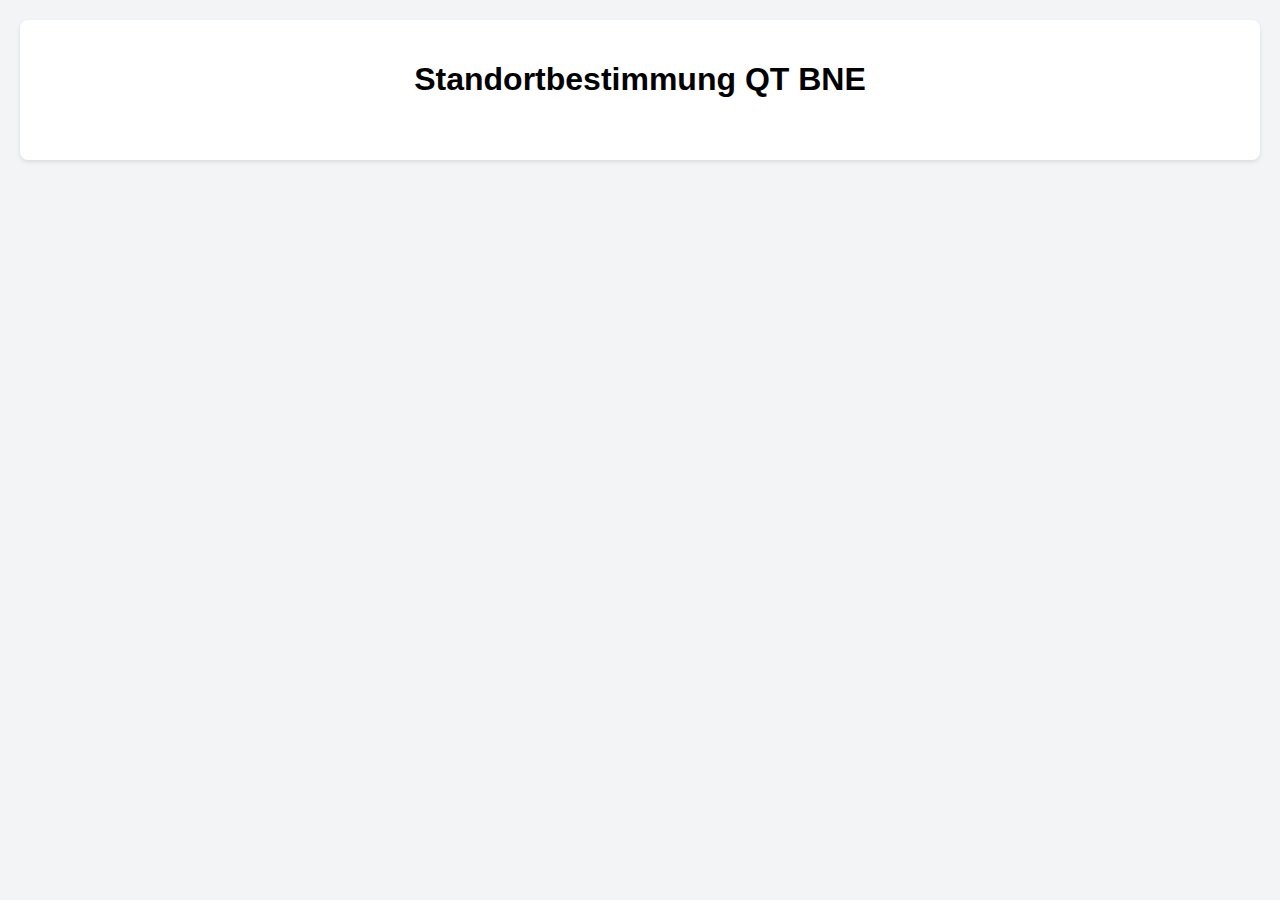
==== index.html @ b33eb46f "Revert "progressbar fix"" ====
<!DOCTYPE html>
<html lang="de">
<head>
    <meta charset="UTF-8">
    <meta name="viewport" content="width=device-width, initial-scale=1.0">
    <title>Standortbestimmung QT BNE (C) ARI V1.1</title>
    <style>
        /* Grundlegende Seitengestaltung */
        body {
            font-family: Arial, sans-serif;
            margin: 0;
            padding: 20px;
            background-color: #f3f4f6;
        }
        .container {
            max-width: 1200px;
            margin: 0 auto;
            background: white;
            padding: 20px;
            border-radius: 8px;
            box-shadow: 0 2px 4px rgba(0,0,0,0.1);
        }
        
        /* Grid-Layout für verschiedene Seitenelemente */
        .grid {
            display: grid;
            grid-template-columns: 1fr;
            gap: 20px;
        }
        @media (min-width: 1500px) { /* Bei grossen Bildschirmen mehr Platz für Radar Chart */
            .results-grid {
                grid-template-columns: 1fr 2fr; 
            }
        }
        .results-columns {
            display: grid;
            grid-template-columns: 1fr 1fr;
            gap: 15px;
         }

        @media (max-width: 430px) {
            .results-columns {
                grid-template-columns: 1fr;
            }
        }
        
        /* Gestaltung der Frageelemente */
        .question-card {
            border: 1px solid #e5e7eb;
            padding: 15px;
            margin-bottom: 15px;
            border-radius: 6px;
        }
        .question-title {
            font-weight: bold;
            margin-bottom: 10px;
        }
        .meta-info {
            font-size: 0.9em;
            color: #666;
            margin-bottom: 10px;
        }
        
        /* Multiple-Choice Gestaltung */
        .mc-group {
            display: flex;
            flex-direction: column;
            gap: 8px;
        }
        .mc-option {
            display: flex;
            align-item: center;
            gap: 8px;
            padding: 8px;
            border-radius: 4px;
            cursor: pointer;
        }
        .mc-option:hover {
            background-color: #f3f4f6;
        }
        
        /* Slider-Gestaltung */
        .slider-container {
            padding: 20px 10px;
            position: relative;
        }
        .slider {
            width: 100%;
            height: 5px;
            background: #ddd;
            outline: none;
            -webkit-appearance: none;
            border-radius: 5px;
        }
        .slider::-webkit-slider-thumb {
            -webkit-appearance: none;
            width: 20px;
            height: 20px;
            background: #2563eb;
            border-radius: 50%;
            cursor: pointer;
        }
        .slider::-moz-range-thumb {
            width: 20px;
            height: 20px;
            background: #2563eb;
            border-radius: 50%;
            cursor: pointer;
            border: none;
        }
        .slider-labels {
            display: flex;
            justify-content: space-between;
            margin-top: 10px;
            font-size: 0.8em;
            color: #666;
        }
        .slider-value {
            text-align: center;
            margin-top: 10px;
            font-weight: bold;
            color: #2563eb;
        }
        
        /* Farbauswahl-Bereich für Radar-Chart */
        .color-picker-container {
            margin-top: 20px;
            margin-bottom: 20px;
            padding: 10px 15px;
            background-color: #f8fafc;
            border-radius: 8px;
            border: 1px solid #e2e8f0;
        }
        
        .color-picker-container h4 {
            margin-top: 0;
            margin-bottom: 10px;
            color: #4b5563;
            font-size: 14px;
        }
        
        .color-picker-row {
            display: flex;
            align-items: center;
            flex-wrap: wrap;
            gap: 15px;
        }
        
        .color-picker-row label {
            display: flex;
            align-items: center;
            gap: 8px;
            font-size: 12px;
            cursor: pointer;
        }
        
        .color-picker-row input[type="color"] {
            width: 30px;
            height: 30px;
            border: none;
            border-radius: 4px;
            cursor: pointer;
        }
        
        .reset-colors-btn {
            padding: 6px 12px;
            background-color: #f1f5f9;
            border: 1px solid #cbd5e1;
            border-radius: 4px;
            color: #475569;
            font-size: 14px;
            cursor: pointer;
            transition: all 0.2s;
        }
        
        .reset-colors-btn:hover {
            background-color: #e2e8f0;
        }
        #radarCanvas {
            width: 100%;
            max-width: 1000px;
            height: auto;
            image-rendering: -webkit-optimize-contrast;
            image-rendering: crisp-edges;
            -ms-interpolation-mode: nearest-neighbor;
            margin: 0 auto;
            display: block;
        }
        .legend {
            display: flex;
            justify-content: center;
            gap: 20px;
            margin-top: 16px;
        }
        .legend-item {
            display: flex;
            align-item: center;
            gap: 8px;
            font-size: 14px;
            font-weight: bold;
        }
        .legend-color {
            width: 20px;
            height: 10px;
            border-radius: 2px;
        }
        
        /* Seiten-Navigation */
        .page {
            opacity: 0;
            transition: opacity 0.3s ease-in-out;
            display: none;
        }
        .page.active {
            opacity: 1;
            display: block;
        }
        .navigation {
            display: flex;
            justify-content: center;
            gap: 20px;
            margin-top: 20px;
            padding-top: 20px;
            border-top: 1px solid #e5e7eb;
            transition: margin-top 0.3s ease; /* Sanfte Übergangsanimation */
        }
        .nav-button {
            padding: 10px 20px;
            background-color: #2563eb;
            color: white;
            border: none;
            border-radius: 4px;
            cursor: pointer;
            font-weight: bold;
        }
        .nav-button:disabled {
            background-color: #a0aec0;
            cursor: not-allowed;
        }
        
        /* Fortschrittsanzeige */
        .progress-indicator {
            display: flex;
            justify-content: center;
            margin-bottom: 20px;
        }
        .progress-dot {
            height: 10px;
            width: 10px;
            background-color: #cbd5e0;
            border-radius: 50%;
            margin: 0 5px;
        }
        .progress-dot.active {
            background-color: #2563eb;
        }
        
        /* Formularelemente */
        .form-group {
            margin-bottom: 15px;
        }
        .form-group label {
            display: block;
            margin-bottom: 5px;
            font-weight: bold;
        }
        .form-group input, .form-group select, .form-group textarea {
            width: 100%;
            padding: 8px;
            border: 1px solid #e2e8f0;
            border-radius: 4px;
            box-sizing: border-box;
        }
        
        /* Textformatierungen */
        .intro-text {
            margin-bottom: 20px;
            line-height: 1.6;
        }
        
        /* Zusammenfassungsbereiche */
        .summary-section {
            margin-bottom: 30px;
            padding: 15px;
            background-color: #f8fafc;
            border-radius: 6px;
        }
        .summary-section h3 {
            margin-top: 0;
            color: #2563eb;
        }
        .personal-data-section {
            margin-bottom: 30px;
            padding: 15px;
            background-color: #f0f9ff;
            border-radius: 6px;
        }
        .personal-data-section h3 {
            margin-top: 0;
            color: #0369a1;
        }
        .personal-data-item {
            margin-bottom: 8px;
        }
        .personal-data-label {
            font-weight: bold;
        }
        
        /* Fächerauswahl */
        .subjects-grid {
            display: grid;
            grid-template-columns: repeat(auto-fill, minmax(80px, 1fr));
            gap: 10px;
            margin-top: 10px;
        }
        .subject-item {
            display: flex;
            align-items: center;
            justify-content: center;
            background-color: #f0f9ff;
            padding: 10px 15px;
            border-radius: 6px;
            cursor: pointer;
            transition: all 0.3s ease;
            user-select: none;
            border: 1px solid #e2e8f0;
            text-align: center;
        }
        .subject-item:hover {
            background-color: #dbeafe;
            transform: translateY(-2px);
            box-shadow: 0 2px 4px rgba(0,0,0,0.1);
        }
        .subject-item.selected {
            background-color: #2563eb;
            color: white;
            border: 1px solid #1e40af;
            box-shadow: 0 2px 4px rgba(37, 99, 235, 0.3);
        }
        .subject-item.disabled {
            opacity: 0.5;
            cursor: not-allowed;
            transform: none;
            box-shadow: none;
        }
        
        /* Willkommensseite */
        .welcome-container {
            max-width: 800px;
            margin: 0 auto;
            padding: 20px;
        }
        h1 {
            text-align: center;
        }
        @media (max-width: 600px) {
            h1 {
                font-size: 1.2em;
            }
        }
        .welcome-header {
            color: #2563eb;
            margin-bottom: 20px;
            text-align: center;
        }
        @media (max-width: 600px) {
            .welcome-header {
                font-size: 1.2em;
            }
        }
        .welcome-card {
            background-color: #f0f9ff;
            border-radius: 8px;
            padding: 25px;
            box-shadow: 0 2px 4px rgba(0,0,0,0.05);
            margin-bottom: 30px;
        }
        .sdg-image {
            max-width: 100%;
            max-height: 400px;
            height: auto;
            margin: auto;
            display: block;
            padding-bottom: 20px;
        }

        /* Container für den ersten Teil des Begrüssungstextes */
        .first-intro-container {
            position: relative;
            overflow: hidden;
            line-height: 1.6; /* Verhindert Überlauf des Bildes */
        }
        
        /* Bild im Fliesstext der Begrüssungsseite */
        .welcome-image {
            float: left;
            margin: 20px 20px 8px 5px; /* Abstand oben, rechts, unten, links */
            width: 25%;
            object-fit: contain; /* Behält Seitenverhältnis bei */
            border-radius: 8px;
            box-shadow: 0 4px 8px rgba(0,0,0,0.1);
        }

        .selection-counter {
            margin-top: 10px;
            font-weight: bold;
            color: #2563eb;
        }
        
        /* Dropdown für Lerngelegenheiten */
        .custom-dropdown {
            position: relative;
            width: 100%;
            border: 1px solid #e2e8f0;
            border-radius: 4px;
            background-color: white;
        }
        .selected-options {
            padding: 10px;
            cursor: pointer;
            min-height: 24px;
            border-radius: 4px;
            display: flex;
            flex-wrap: wrap;
            gap: 5px;
        }
        .selected-options .placeholder {
            color: #a0aec0;
        }
        .selected-options:hover {
            background-color: #f8fafc;
        }
        .selected-tag {
            display: inline-flex;
            align-items: center;
            background-color: #e2e8f0;
            border-radius: 4px;
            padding: 2px 8px;
            margin-right: 2px;
            margin-bottom: 2px;
            font-size: 0.9em;
        }
        .remove-tag {
            margin-left: 5px;
            cursor: pointer;
            font-weight: bold;
            color: #718096;
        }
        .remove-tag:hover {
            color: #e53e3e;
        }
        .dropdown-options {
            position: absolute;
            width: 100%;
            max-height: 300px;
            overflow-y: auto;
            border: 1px solid #e2e8f0;
            border-top: none;
            border-radius: 0 0 4px 4px;
            background-color: white;
            z-index: 10;
            box-shadow: 0 4px 6px -1px rgba(0, 0, 0, 0.1);
            /* Dropdown standardmässig ausblenden */
            display: none;
        }
        .dropdown-option {
            padding: 10px;
            cursor: pointer;
            border-bottom: 1px solid #f7fafc;
            display: block;
            transition: all 0.2s ease;
        }
        .dropdown-option:hover {
            background-color: #f3f4f6;
        }
        .dropdown-option.selected {
            background-color: #e6f2ff;
            border-left: 3px solid #2563eb;
        }
        .dropdown-option-content {
            display: flex;
            flex-direction: column;
        }
        .dropdown-option-title {
            font-weight: bold;
            margin-bottom: 4px;
        }
        .dropdown-option-info {
            display: flex;
            justify-content: space-between;
            font-size: 0.85em;
        }
        .search-container {
            padding: 10px;
            border-bottom: 1px solid #e2e8f0;
            position: sticky;
            top: 0;
            background-color: white;
            z-index: 11;
        }
        .dropdown-search {
            width: 100%;
            padding: 8px 10px;
            border: 1px solid #e2e8f0;
            border-radius: 4px;
            font-size: 0.95em;
        }
        .option-category {
            font-size: 0.85em;
            color: #4a5568;
            display: block;
            margin-top: 2px;
        }
        .option-semester {
            font-size: 0.8em;
            color: #718096;
            display: inline-block;
            margin-top: 2px;
            background-color: #f0f9ff;
            padding: 1px 6px;
            border-radius: 4px;
        }
        .lerngelegenheiten-list {
            margin: 5px 0 0 20px;
            padding: 0;
        }
        .lerngelegenheiten-list li {
            margin-bottom: 5px;
        }
        .no-results {
            padding: 15px;
            color: #718096;
            text-align: center;
            font-style: italic;
        }
    </style>
</head>
<body>
    <div class="container">
        <h1>Standortbestimmung QT BNE</h1>
        <div class="progress-indicator" id="progressIndicator">
            <!-- Wird dynamisch gefüllt -->
        </div>
        
        <!-- Startseite -->
        <div class="page" id="page-start">
            <div class="welcome-container">
                <h2 class="welcome-header">Willkommen zur Standortbestimmung des Querschnittsthemas Bildung für nachhaltige Entwicklung</h2>                
                <div class="welcome-card">
                    <div class="first-intro-container">
                        <img src="[data-uri]" alt="BNE Logo" class="welcome-image">
                        <p>Herzlich willkommen zur Standortbestimmung des Querschnittsthemas (QT) Bildung für nachhaltige Entwicklung (BNE).</p>
                        <p>Auf den folgenden Seiten kommen einige Wissensfragen, Fragen zu Ihrer subjektiven Kompetenzeinschätzung und Ihren persönlichen Interessen. Diese Standortbestimmung ist keine Prüfung, sondern es geht darum Ihr persönliches Entwicklungspotential aufzuzeigen, damit Sie möglichst effizient die Modulkompetenzen erreichen. Antworten Sie daher bitte ehrlich. Es wurden bewusst Fragen gewählt, die ein gewisses Vorwissen voraussetzen, damit wir Ihnen Empfehlungen zu, Besuch weiterer Lerngelegenheiten im Masterstudium geben können. </p>
                </div>
                <div class="welcome-card">
                    <div class="intro-text">
                        <p>Der Fragebogen ist in folgende Dimensionen und Aspekte unterteilt:</p>                        <ul>
                            <li><strong>Lehrperson:</strong> Wissen, Bewusstsein und Handeln</li>
                            <li><strong>Unterricht:</strong> Prinzipien, Kompetenzen, Themen und Methoden</li>
                            <li><strong>Schule:</strong> Schulentwicklung</li>
                        </ul>
                        <p>Nach Abschluss der Befragung erhalten Sie eine grafische Darstellung Ihrer Ergebnisse in Form eines Radar-Charts, das Ihre Selbsteinschätzung, Ihr objektives Wissen und Ihre Interessen in den verschiedenen Bereichen visualisiert.</p>
                        <p>Bitte nehmen Sie sich ausreichend Zeit, um die Fragen sorgfältig zu beantworten. Die Bearbeitung dauert ca. 15-20 Minuten.</p>
                        <p>Ihre Daten sind während dieser Befragung sicher. Der Fragebogen wird direkt über Ihren Browser ausgeführt, und es erfolgt keine Weitergabe Ihrer Informationen an Dritte.</p>
                        <p>Klicken Sie auf «Weiter», um mit der Eingabe Ihrer persönlichen Daten zu beginnen.</p>
                    </div>
                </div>
            </div>
        </div>
        
        <!-- Seite 1: Persönliche Daten -->
        <div class="page" id="page-0">
            <div class="intro-text">
                <p>Bitte füllen Sie zunächst Ihre persönlichen Daten aus und beantworten Sie dann die Fragen auf den folgenden Seiten.</p>
            </div>
            <div class="form-group">
                <label for="vorname">Vorname</label>
                <input type="text" id="vorname" name="vorname">
            </div>
            <div class="form-group">
                <label for="nachname">Nachname</label>
                <input type="text" id="nachname" name="nachname">
            </div>
            <div class="form-group">
                <label for="matrikelnummer">Matrikelnummer</label>
                <input type="text" id="matrikelnummer" name="matrikelnummer">
            </div>
            <div class="form-group">
                <label for="email">E-Mail-Adresse an PH</label>
                <input type="email" id="email" name="email">
            </div>
            <div class="form-group">
                <label>Studienfächer (maximal 4 Fächer auswählbar)</label>
                <div class="subjects-grid" id="subjects-container">
                    <!-- Wird dynamisch durch JavaScript gefüllt -->
                </div>
                <div class="selection-counter" id="selection-counter">Ausgewählte Fächer: 0/4</div>
            </div>
            <div class="form-group">
                <label>Besuchte Lerngelegenheiten mit QT Label BNE</label>
                <div class="custom-dropdown">
                    <div class="selected-options" id="selected-lerngelegenheiten-display" onclick="document.getElementById('lerngelegenheiten-options').style.display = document.getElementById('lerngelegenheiten-options').style.display === 'block' ? 'none' : 'block';">
                        <span class="placeholder">Bitte auswählen (Klicken zum Öffnen)...</span>
                    </div>
                    <div class="dropdown-options" id="lerngelegenheiten-options">
                        <div class="search-container">
                            <input type="text" id="lerngelegenheiten-search" placeholder="Suchen..." class="dropdown-search">
                        </div>
                        <div id="lerngelegenheiten-list">
                            <!-- Wird dynamisch mit JavaScript gefüllt -->
                        </div>
                    </div>
                </div>
            </div>
        </div>

        <!-- Fragen-Seiten werden dynamisch generiert -->
        <!-- Hier kommt pro Bereich eine eigene Seite -->
        
        <!-- Letzte Seite: Radar und Zusammenfassung -->
        <div class="page" id="page-final">
            <h2>Ihre Ergebnisse</h2>
            <p>
            Vielen Dank für die Beantwortung der Fragen. Hier ist die Zusammenfassung Ihrer Ergebnisse. Drücken Sie auf Abschliessen. Laden Sie diese bitte als pdf herunter und senden Sie das pdf bitte fristgerecht an: <mark>barbara.bamert@phbern.ch</mark><br></br>
            Fügen Sie die Ergebnisse Ihrer Standortbestimmung bitte noch in Ihr professionelles BNE-Konzept ein oder verlinken Sie es.<br></br>
            An der Standortbestimmung werden Rückmeldungen zu Spiderprofilen und Vorschläge gegeben, welche Lerngelegenheiten zu Ihrem Profil passen würden. Falls Sie eine individuelle Rückmeldung wünschen, können Sie gerne per Mail einen Beratungstermin vereinbaren.<br></br>
            </p>
            
            <div class="grid results-grid">
                <div>
                    <!-- Persönliche Daten Sektion -->
                    <div class="personal-data-section">
                        <h3>Persönliche Daten</h3>
                        <div id="personalDataSummary">
                            <!-- Wird dynamisch gefüllt -->
                        </div>
                    </div>
                    
                    <!-- Ergebnisse nach Bereichen -->
                    <div class="summary-section">
                        <h3>Ergebnisse nach Bereichen</h3>
                        <div id="resultsSummary">
                            <!-- Wird dynamisch gefüllt -->
                        </div>
                    </div>
                </div>
                
                <!-- Radar Graph Container -->
                <div class="radar-container">
                    <canvas id="radarCanvas" width="1000" height="1000"></canvas>
                    <div class="legend">
                        <div class="legend-item">
                            <svg width="30" height="15" viewBox="0 0 30 15">
                                <circle cx="15" cy="7.5" r="6" fill="rgba(37, 99, 235, 0.9)" stroke="rgba(37, 99, 235, 0.9)" stroke-width="2"/>
                            </svg>
                            <span>Subjektiv</span>
                        </div>
                        <div class="legend-item">
                            <svg width="30" height="15" viewBox="0 0 30 15">
                                <path d="M15,2 L21.9,14 L8.1,14 Z" fill="rgba(256, 256, 256, 0.9)" stroke="rgba(22, 163, 74, 0.9)" stroke-width="2"/>
                            </svg>
                            <span>Objektiv</span>
                        </div>
                        <div class="legend-item">
                            <svg width="30" height="15" viewBox="0 0 30 15">
                                <rect x="9" y="1.5" width="12" height="12" fill="rgba(220, 38, 38, 0.9)" stroke="rgba(220, 38, 38, 0.9)" stroke-width="2"/>
                            </svg>
                            <span>Interesse</span>
                        </div>
                    </div>
                    <div class="color-picker-container">
                        <h4>Farbgestaltung anpassen:</h4>
                        <div class="color-picker-row">
                            <label>
                                <input type="color" id="subjektiv-color" value="#2563eb" onchange="updateChartColors()">
                                Subjektiv
                            </label>
                            <label>
                                <input type="color" id="objektiv-color" value="#16a34a" onchange="updateChartColors()">
                                Objektiv
                            </label>
                            <label>
                                <input type="color" id="interesse-color" value="#dc2626" onchange="updateChartColors()">
                                Interesse
                            </label>
                            <button class="reset-colors-btn" onclick="resetChartColors()">Standardfarben</button>
                        </div>
                    </div>
                </div>
            </div>
        </div>

        <div class="navigation">
            <button id="prevButton" class="nav-button">Zurück</button>
            <button id="nextButton" class="nav-button">Weiter</button>
        </div>
        <div class="progress-indicator" id="progressIndicator">
            <!-- Wird dynamisch gefüllt -->
        </div>
    </div>

    <script>
        // =========================================================
        // FRAGENKATALOG - BEGINN
        // =========================================================
        // Grundlegende Konfiguration
        const MIN_WERT = 0;  // Minimaler Wert für Antworten
        const MAX_WERT = 3;  // Maximaler Wert für Antworten
        const MAX_SELECTED_SUBJECTS = 4;  // Maximale Anzahl auswählbarer Fächer
        
        // Definition der Bewertungsbereiche
        const BEREICHE = [
            "Lehrperson: Wissen", 
            "Lehrperson: Bewusstsein",
            "Lehrperson: Handeln",
            "Unterricht: Prinzipien",
            "Unterricht: Kompetenzen",
            "Unterricht: Themen",
            "Unterricht: Methoden",
            "Schule: Schulentwicklung",
        ];

        // Liste der Studienfächer (Kurzformen)
        const STUDIENFAECHER = [
            "D", "F", "M", "NT", "RZG", "WAH", "ERG", 
            "E", "BS", "BG", "TTG", "MU", "I", "RR", "L"
        ];

        // Fächerbeschreibungen für bessere Lesbarkeit
        const FACH_BESCHREIBUNGEN = {
            "D": "Deutsch",
            "F": "Französisch",
            "M": "Mathematik",
            "NT": "Natur & Technik",
            "RZG": "Räume, Zeiten, Gesellschaften",
            "WAH": "Wirtschaft, Arbeit, Haushalt",
            "ERG": "Ethik, Religionen, Gemeinschaft",
            "E": "Englisch",
            "BS": "Bewegung und Sport",
            "BG": "Bildnerisches Gestalten",
            "TTG": "Textiles und Technisches Gestalten",
            "MU": "Musik",
            "I": "Italienisch",
            "RR": "Rätoromanisch",
            "L": "Latein"
        };
        
        // Liste der verfügbaren Lerngelegenheiten
        const LERNGELEGENHEITEN = [
            {
                id: "bne_intro",
                semester: "HS",
                kategorie: "Persönliche und professionelle Entwicklung",
                titel: "Einführung BNE an der PHBern"
            },
            {
                id: "bne_lehrplan",
                semester: "HS & FS",
                kategorie: "Mikro- / Makroplanung",
                titel: "Bildung für Nachhaltige Entwicklung im Lehrplan"
            },
            {
                id: "zukunftskompetenzen",
                semester: "HS & FS",
                kategorie: "Beratung & Begleitung",
                titel: "Zukunftskompetenzen"
            },
            {
                id: "partizipativ",
                semester: "HS & FS",
                kategorie: "Zusammenarbeit & Kommunikation",
                titel: "Schule partizipativ gestalten"
            },
            {
                id: "bne_konzept",
                semester: "HS & FS",
                kategorie: "Persönliche und professionelle Entwicklung",
                titel: "Persönliches BNE-Konzept … hä?"
            },
            {
                id: "achtsamkeit",
                semester: "HS",
                kategorie: "Klassenführung",
                titel: "Sozio-emotionales Lernen & Beziehungsgestaltung – Achtsamkeit in der Schule"
            },
            {
                id: "heterogenitaet",
                semester: "HS",
                kategorie: "Klassenführung",
                titel: "Heterogenität im Klassenzimmer – mögliche Diagnosen und der Umgang damit"
            },
            {
                id: "wah_fachverstaendnis",
                semester: "HS & FS",
                kategorie: "Fachkompetenz & Mehrperspektivität WAH",
                titel: "Fach- und Bildungsverständnis WAH"
            },
            {
                id: "konsum_nachhaltigkeit",
                semester: "HS & FS",
                kategorie: "Fachkompetenz & Mehrperspektivität WAH",
                titel: "Lebensführung, Konsum und Nachhaltigkeit"
            },
            {
                id: "wirtschaft_gesellschaft",
                semester: "HS & FS",
                kategorie: "Fachkompetenz & Mehrperspektivität WAH",
                titel: "Wirtschaft und Gesellschaft"
            },
            {
                id: "rzg_fachverstaendnis",
                semester: "HS & FS",
                kategorie: "Fachkompetenz RZG",
                titel: "Fachverständnis RZG"
            },
            {
                id: "globale_herausforderungen",
                semester: "HS & FS",
                kategorie: "Fachkompetenz & Mehrperspektivität RZG",
                titel: "Globale Herausforderungen & lokal Brennpunkte"
            },
            {
                id: "alpen",
                semester: "HS & FS",
                kategorie: "Fachkompetenz & Mehrperspektivität RZG",
                titel: "Dynamische Alpen"
            },
            {
                id: "menschenrechte",
                semester: "HS & FS",
                kategorie: "Fachkompetenz & Mehrperspektivität RZG",
                titel: "Menschenrechte im Klassenzimmer"
            },
            {
                id: "kunst_zugaenge",
                semester: "FS",
                kategorie: "Mikroplanung BG / Klassenführung BG",
                titel: "Rezeptive Zugänge zur Bildenden Kunst und zu Bildwelten des Alltags"
            }
        ];

        // Definition aller Fragen des Fragebogens
        // Jede Frage hat: id, text, bereich, ebene, typ, antwortmöglichkeiten
        const FRAGEN = [
            // Lehrperson: Wissen (Nummerierung: 1x)
            {
                id: 11,
                text: "Wie gut kennen Sie sich mit den SDG aus?",
                bereich: "Lehrperson: Wissen",
                ebene: "subjektiv",
                typ: "slider",
                antworten: [
                    { text: "Keine Antwort", wert: 0 },
                    { text: "Wenig oder grundlegend", wert: 1 },
                    { text: "Fortgeschritten", wert: 2 },
                    { text: "Hohe Expertise", wert: 3 }
                ]
            },
            {
                id: 12,
                text: "Zu welcher Umsetzungsstrategie von Nachhaltigkeit passt die folgende Definition: «Weniger produzieren und konsumieren: Energie- und Materialverbrauch begrenzen. Beispiel: Vom Besitzen zum Teilen»",
                bereich: "Lehrperson: Wissen",
                ebene: "objektiv",
                typ: "mc",
                antworten: [
                    { text: "Suffizienz", wert: 3 }, // korrekte Antwort
                    { text: "Konsistenz", wert: 1 },
                    { text: "Effizienz", wert: 1 }, 
                ]
            },
            {
                id: 13,
                text: "Wie stark interessieren Sie sich für die SDG?",
                bereich: "Lehrperson: Wissen",
                ebene: "interesse",
                typ: "slider",
                antworten: [
                    { text: "Keine Antwort", wert: 0 },
                    { text: "Gering", wert: 1 },
                    { text: "Mittel", wert: 2 },
                    { text: "Hoch", wert: 3 }
                ]
            },
            {
                id: 14,
                text: "Um mein Unterricht zielorientierter gestalten zu können, möchte ich noch mehr über die Leitidee von Nachhaltiger Entwicklung und die Ziele einer BNE erfahren.",
                bereich: "Lehrperson: Wissen",
                ebene: "interesse",
                typ: "slider",
                antworten: [
                    { text: "Keine Antwort", wert: 0 },
                    { text: "Trifft eher nicht zu", wert: 1 },
                    { text: "Trifft eher zu", wert: 2 },
                    { text: "Trifft zu", wert: 3 }
                ]
            },
            {
                id: 15,
                text: "Der Lehrplan 21 bezieht sich auf das «Drei-Dimensionen-Modell der Nachhaltigen Entwicklung». Welche ist keine der drei Dimensionen?",
                bereich: "Lehrperson: Wissen",
                ebene: "objektiv",
                typ: "mc",
                antworten: [
                    { text: "Gesellschaft", wert: 1 },
                    { text: "Umwelt", wert: 1 },
                    { text: "Soziales", wert: 3 }, // korrekte Antwort
                    { text: "Wirtschaft", wert: 1 }
                ]
            },
            {
                id: 16,
                text: "Ist die Förderung einer Nachhaltigen Entwicklung in der Schweizerischen Bundesverfassung als Auftrag staatlichen Handelns festgeschrieben?",
                bereich: "Lehrperson: Wissen",
                ebene: "objektiv",
                typ: "mc",
                antworten: [
                    { text: "Ja", wert: 3 }, // korrekte Antwort
                    { text: "Nein", wert: 1 }
                ]
            },
            {
                id: 17,
                text: "Im BNE-Unterricht gibt es verschiedene normative Rahmen. Um welchen Ansatz handelt es sich bei: Vermittlung von Expertenwissen, Förderung nachhaltigen Verhaltens und Lernen für eine nachhaltige Entwicklung?",
                bereich: "Lehrperson: Wissen",
                ebene: "objektiv",
                typ: "mc",
                antworten: [
                    { text: "Instrumenteller Ansatz", wert: 3 }, // korrekte Antwort
                    { text: "Emanzipatorischer Ansatz", wert: 1 },
                    { text: "Transformativer Ansatz", wert: 1 }
                ]
            },
            {
                id: 18,
                text: "Im BNE-Unterricht gibt es verschiedene normative Rahmen. Um welchen Ansatz handelt es sich bei: Widersprüche (dialektisch) überwinden, nicht-Vorhersehbarkeit, Emotionen, Lernen durch nachhaltige Entwicklung?",
                bereich: "Lehrperson: Wissen",
                ebene: "objektiv",
                typ: "mc",
                antworten: [
                    { text: "Instrumenteller Ansatz", wert: 1 },
                    { text: "Emanzipatorischer Ansatz", wert: 1 },
                    { text: "Transformativer Ansatz", wert: 3 } // korrekte Antwort
                ]
            },
            {
                id: 19,
                text: "Welche Gefahr besteht primär bei einem emanzipatorischen Ansatz im BNE-Unterricht?",
                bereich: "Lehrperson: Wissen",
                ebene: "objektiv",
                typ: "mc",
                antworten: [
                    { text: "Gefahr der Indoktrination", wert: 1 },
                    { text: "Gefahr des Zeitmangels", wert: 3 } // korrekte Antwort
                ]
            },
            // Lehrperson: Bewusstsein (Nummerierung: 2x)
            {
                id: 21,
                text: "Ich fühle mich sicher, wie ich im BNE-Unterricht meinen Standpunkt und meine Meinung vertreten darf und kann.",
                bereich: "Lehrperson: Bewusstsein",
                ebene: "subjektiv",
                typ: "slider",
                antworten: [
                    { text: "Keine Antwort", wert: 0 },
                    { text: "Trifft nicht zu", wert: 1 },
                    { text: "Trifft eher zu", wert: 2 },
                    { text: "Trifft zu", wert: 3 }
                ]
            },
            {
                id: 22,
                text: "Der Beutelsbacher Konsens besagt, dass sich Lehrpersonen im Unterricht nicht zu politisch heiklen Themen äussern sollten.",
                bereich: "Lehrperson: Bewusstsein",
                ebene: "objektiv",
                typ: "mc",
                antworten: [
                    { text: "Richtig", wert: 1 },
                    { text: "Falsch", wert: 3 }, // korrekte Antwort
                    { text: "Teilweise richtig", wert: 1 },
                ]
            },
            {
                id: 23,
                text: "Ich möchte mehr über den Beutelsbacher Konsens erfahren und mich mit der Umsetzung von BNE im Unterricht auseinandersetzen",
                bereich: "Lehrperson: Bewusstsein",
                ebene: "interesse",
                typ: "slider",
                antworten: [
                    { text: "Keine Antwort", wert: 0 },
                    { text: "Trifft eher nicht zu", wert: 1 },
                    { text: "Trifft eher zu", wert: 2 },
                    { text: "Trifft sehr zu", wert: 3 }
                ]
            },
            {
                id: 24,
                text: "Ich kann mich gut zu den Zielen einer (B)NE positionieren und habe eine klare Haltung zu dem aktuellen Diskurs.",
                bereich: "Lehrperson: Bewusstsein",
                ebene: "subjektiv",
                typ: "slider",
                antworten: [
                    { text: "Keine Antwort", wert: 0 },
                    { text: "Trifft nicht zu", wert: 1 },
                    { text: "Trifft eher zu", wert: 2 },
                    { text: "Trifft zu", wert: 3 }
                ]
            },
            {
                id: 25,
                text: "Ich fühle mich noch nicht sicher, wie ich im BNE-Unterricht meinen Standpunkt und meine Meinung vertreten kann. Ich möchte deshalb noch mehr darüber erfahren, was im BNE-Unterricht erwünscht, und was verboten ist.",
                bereich: "Lehrperson: Bewusstsein",
                ebene: "interesse",
                typ: "slider",
                antworten: [
                    { text: "Keine Antwort", wert: 0 },
                    { text: "Trifft nicht zu", wert: 1 },
                    { text: "Trifft teilweise zu", wert: 2 },
                    { text: "Trifft zu", wert: 3 }
                ]
            },

            // Lehrperson: Handeln (Nummerierung: 3x)
            {
                id: 31,
                text: "Wie stark beschäftigt Sie die Frage, wie Ihr Handeln als Lehrperson das Lernen der Schüler*innen in Bezug auf BNE beeinflusst?",
                bereich: "Lehrperson: Handeln",
                ebene: "subjektiv",
                typ: "slider",
                antworten: [
                    { text: "Keine Antwort", wert: 0 },
                    { text: "Wenig", wert: 1 },
                    { text: "Mittel", wert: 2 },
                    { text: "Stark", wert: 3 }
                ]
            },
            {
                id: 32,
                text: "Die lernförderlichen Gelegenheiten werden im Rahmen der Agenda 2030 zusammen mit den Schlüsselkompetenzen einer BNE als wichtig erachtet.",
                bereich: "Lehrperson: Handeln",
                ebene: "objektiv",
                typ: "mc",
                antworten: [
                    { text: "Richtig", wert: 3 }, // korrekte Antwort
                    { text: "Falsch", wert: 1 }, 
                   
                ]
            },
            {
                id: 33,
                text: "Der Whole Institution Approach (WIA) zeigt Möglichkeiten auf, wie BNE in der Schule ohne Einbezug von ausserschulischen Akteur:innen umgesetzt werden kann.",
                bereich: "Lehrperson: Handeln",
                ebene: "objektiv",
                typ: "mc",
                antworten: [
                    { text: "Richtig", wert: 1 }, 
                    { text: "Falsch", wert: 3 }, // korrekte Antwort
                   
                ]
            },
            {
                id: 35,
                text: "Inwiefern haben Sie BNE bereits in Ihrem Unterricht / in Ihren Praktika integrieren können?",
                bereich: "Lehrperson: Handeln",
                ebene: "subjektiv",
                typ: "slider",
                antworten: [
                    { text: "Keine Antwort", wert: 0 },
                    { text: "Gar nicht", wert: 1 },
                    { text: "Ein bisschen", wert: 2 },
                    { text: "Stark", wert: 3 }
                ]
            },
            {
                id: 36,
                text: "Um mein eigenes Rollen- und Funktionsverständnis in Zusammenhang mit nachhaltiger Entwicklung und BNE als Lehrperson zu definieren, möchte ich mich mit entsprechenden Konzepten auseinandersetzen.",
                bereich: "Lehrperson: Handeln",
                ebene: "interesse",
                typ: "slider",
                antworten: [
                    { text: "Keine Antwort", wert: 0 },
                    { text: "Stimme eher nicht zu", wert: 1 },
                    { text: "Stimme teilweise zu", wert: 2 },
                    { text: "Stimme zu", wert: 3 }
                ]
            },

            // Unterricht: Prinzipien (Nummerierung: 4x)
            {
                id: 41,
                text: "Ich kenne bereits viele BNE-relevante Prinzipien, die ich im Unterricht umsetzen kann.",
                bereich: "Unterricht: Prinzipien",
                ebene: "subjektiv",
                typ: "slider",
                antworten: [
                    { text: "Keine Antwort", wert: 0 },
                    { text: "Trifft nicht zu", wert: 1 },
                    { text: "Trifft teilweise zu", wert: 2 },
                    { text: "Trifft zu", wert: 3 }
                ]
            },
            {
                id: 42,
                text: "Aktualitätsbezug ist als eines von drei didaktischen BNE-Prinzipen im Lehrplan 21 verankert. Ist die Aussage korrekt?",
                bereich: "Unterricht: Prinzipien",
                ebene: "objektiv",
                typ: "mc",
                antworten: [
                    { text: "Ja", wert: 1 },
                    { text: "Nein", wert: 3 } // korrekte Antwort
                ]
            },
            {
                id: 43,
                text: "«Im Unterricht werden eigene und kollektive Denkweisen und Werte aufgespürt und miteinander verglichen.» Um welches pädagogische Prinzip von éducation21 handelt es sich?",
                bereich: "Unterricht: Prinzipien",
                ebene: "objektiv",
                typ: "mc",
                antworten: [
                    { text: "Wertereflexion und Handlungsorientierung", wert: 3 }, // korrekte Antwort
                    { text: "Chancengerechtigkeit", wert: 1 },
                    { text: "Partizipation und Empowerment", wert: 1 }
                ]
            },
            {
                id: 44,
                text: "«Nachhaltige Entwicklung ist ein optimistischer Ansatz, der sich an einer positiven Zukunft orientiert.» Um welches pädagogische Prinzip von éducation21 handelt es sich?",
                bereich: "Unterricht: Prinzipien",
                ebene: "objektiv",
                typ: "mc",
                antworten: [
                    { text: "Visionsorientierung", wert: 3 }, // korrekte Antwort
                    { text: "Vernetztes Denken", wert: 1 },
                    { text: "Partizipation und Empowerment", wert: 1 }
                ]
            },
            {
                id: 45,
                text: "Um die BNE-Prinzipien noch besser verstehen zu können, möchte ich mich vertiefter mit diesen befassen.",
                bereich: "Unterricht: Prinzipien",
                ebene: "interesse",
                typ: "slider",
                antworten: [
                    { text: "Keine Antwort", wert: 0 },
                    { text: "Stimme eher nicht zu", wert: 1 },
                    { text: "Stimme teilweise zu", wert: 2 },
                    { text: "Stimme zu", wert: 3 }
                ]
            },

            // Unterricht: Kompetenzen (Nummerierung: 5x)
            {
                id: 51,
                text: "Wie gut können Sie BNE-Kompetenzen in Ihrem Unterricht fördern?",
                bereich: "Unterricht: Kompetenzen",
                ebene: "subjektiv",
                typ: "slider",
                antworten: [
                    { text: "Keine Antwort", wert: 0 },
                    { text: "Grundlegend", wert: 1 },
                    { text: "Gut", wert: 2 },
                    { text: "Sehr gut", wert: 3 }
                ]
            },
            {
                id: 52,
                text: "Die von éducation21 formulierten Kompetenzen können den DeSeCo-Schlüsselkompetenzen zugeordnet werden. Zu welcher Kategorie gehören Verantwortung, Werte und Handeln?",
                bereich: "Unterricht: Kompetenzen",
                ebene: "objektiv",
                typ: "mc",
                antworten: [
                    { text: "Interaktive Verwendung von Medien und Tools", wert: 1 },
                    { text: "Interagieren in heterogenen Gruppen", wert: 1 },
                    { text: "Eigenständiges Handeln", wert: 3 } // korrekte Antwort
                ]
            },
            {
                id: 53,
                text: "Im Lehrplan 21 sind spezifische BNE-Kompetenzen ausformuliert.",
                bereich: "Unterricht: Kompetenzen",
                ebene: "objektiv",
                typ: "mc",
                antworten: [
                    { text: "Ja", wert: 1 },
                    { text: "Nein, nur über fächerübergreifende Querverweise", wert: 3 }, // korrekte Antwort
                    { text: "Nein, überhaupt nicht", wert: 1 }
                ]
            },
            {
                id: 54,
                text: "Wie gut kennen Sie sich mit den BNE-Kompetenzen aus?",
                bereich: "Unterricht: Kompetenzen",
                ebene: "subjektiv",
                typ: "slider",
                antworten: [
                    { text: "Keine Antwort", wert: 0 },
                    { text: "Wenig Kenntnisse", wert: 1 },
                    { text: "Mittlere Kompetenzen", wert: 2 },
                    { text: "Hohe Kompetenzen", wert: 3 }
                ]
            },
            {
                id: 55,
                text: "Um welche BNE-Kompetenz nach éducation21 handelt es sich: «Sich als Teil der Welt erfahren (Sich selbst, die soziale und natürliche Umwelt ganzheitlich und im globalen Kontext wahrnehmen)»?",
                bereich: "Unterricht: Kompetenzen",
                ebene: "objektiv",
                typ: "mc",
                antworten: [
                    { text: "Verantwortung", wert: 3 }, // korrekte Antwort
                    { text: "Partizipation", wert: 1 },
                    { text: "Kooperation", wert: 1 }
                ]
            },
            {
                id: 56,
                text: "Um meinen Unterricht kompetenzorientiert gestalten zu können, möchte ich mich noch vertiefter mit den BNE-Kompetenzen auseinandersetzen.",
                bereich: "Unterricht: Kompetenzen",
                ebene: "interesse",
                typ: "slider",
                antworten: [
                    { text: "Keine Antwort", wert: 0 },
                    { text: "Stimme eher nicht zu", wert: 1 },
                    { text: "Stimme teilweise zu", wert: 2 },
                    { text: "Stimme zu", wert: 3 }
                ]
            },
            {
                id: 57,
                text: "Wie schätzen Sie Ihre Kompetenzen im Bereich der BNE im Unterricht ein?",
                bereich: "Unterricht: Kompetenzen",
                ebene: "subjektiv",
                typ: "slider",
                antworten: [
                    { text: "Keine Antwort", wert: 0 },
                    { text: "Wenig Kenntnisse", wert: 1 },
                    { text: "Mittlere Kompetenzen", wert: 2 },
                    { text: "Hohe Kompetenzen", wert: 3 }
                ]
            },
            {
                id: 58,
                text: "Die Kompetenz zur integrierten Problemlösung (Schlüsselkompetenzen für BNE im Rahmen der Agenda 2030) beinhaltet die Fähigkeit die eigenen Werte, Wahrnehmungen und Handlungen zu reflektieren.",
                bereich: "Unterricht: Kompetenzen",
                ebene: "objektiv",
                typ: "mc",
                antworten: [
                    { text: "Ja", wert: 1 }, 
                    { text: "Nein", wert: 3 }, // korrekte Antwort
                 
                ]
            },

            // Unterricht: Themen (Nummerierung: 6x)
            {
                id: 61,
                text: "Wie gut kennen Sie die fächerübergreifenden Themen zu nachhaltiger Entwicklung im Lehrplan 21?",
                bereich: "Unterricht: Themen",
                ebene: "subjektiv",
                typ: "slider",
                antworten: [
                    { text: "Keine Antwort", wert: 0 },
                    { text: "Wenig", wert: 1 },
                    { text: "Gut", wert: 2 },
                    { text: "Sehr gut", wert: 3 }
                ]
            },
            {
                id: 62,
                text: "Im Lehrplan 21 ist das Thema \"Geschlechter und Gleichstellung\" kein fächerübergreifendes Thema im Kontext Bildung für nachhaltige Entwicklung.",
                bereich: "Unterricht: Themen",
                ebene: "objektiv",
                typ: "mc",
                antworten: [
                    { text: "Richtig", wert: 1 },
                    { text: "Falsch", wert: 3 } // korrekte Antwort
                ]
            },
            {
                id: 63,
                text: "Im Lehrplan 21 werden sieben fächerübergreifende Themen unter der Leitidee Nachhaltiger Entwicklung aufgeführt.",
                bereich: "Unterricht: Themen",
                ebene: "objektiv",
                typ: "mc",
                antworten: [
                    { text: "Richtig", wert: 3 }, // korrekte Antwort
                    { text: "Falsch", wert: 1 }
                ]
            },
            {
                id: 64,
                text: "Wie interessiert sind Sie daran, sich mit fächerübergreifenden Themen zur nachhaltigen Entwicklung auseinanderzusetzen?",
                bereich: "Unterricht: Themen",
                ebene: "interesse",
                typ: "slider",
                antworten: [
                    { text: "Keine Antwort", wert: 0 },
                    { text: "Wenig interessiert", wert: 1 },
                    { text: "Interessiert", wert: 2 },
                    { text: "sehr interessiert", wert: 3 }
                ]
            },
            {
                id: 65,
                text: "Im Lehrplan 21 finden sich zusätzlich zu den fächerübergreifenden Themen bei den fachspezifischen Kompetenzen noch BNE-Verweise.",
                bereich: "Unterricht: Themen",
                ebene: "objektiv",
                typ: "mc",
                antworten: [
                    { text: "Nein", wert: 1 },
                    { text: "Ja", wert: 3 } // korrekte Antwort
                ]
            },
            {
                id: 66,
                text: "Ich kann mir vorstellen auch weitere Themen interdisziplinär in meinen Fächern zu behandeln.",
                bereich: "Unterricht: Themen",
                ebene: "subjektiv",
                typ: "slider",
                antworten: [
                    { text: "Keine Antwort", wert: 0 },
                    { text: "Wenig interessiert", wert: 1 },
                    { text: "Interessiert", wert: 2 },
                    { text: "Sehr interessiert", wert: 3 }
                ]
            },

            // Unterricht: Methoden (Nummerierung: 7x)
            {
                id: 71,
                text: "Wie gut beherrschen Sie unterschiedliche Methoden zur Förderung von BNE im Unterricht?",
                bereich: "Unterricht: Methoden",
                ebene: "subjektiv",
                typ: "slider",
                antworten: [
                    { text: "Keine Antwort", wert: 0 },
                    { text: "Grundlegend", wert: 1 },
                    { text: "Gut", wert: 2 },
                    { text: "Sehr gut", wert: 3 }
                ]
            },
            {
                id: 72,
                text: "Für die Förderung von kreativen Lösungsansätzen bei Nachhaltigkeitsproblemen eignet sich im Kontext von BNE die Methode Design Thinking.",
                bereich: "Unterricht: Methoden",
                ebene: "objektiv",
                typ: "mc",
                antworten: [
                    { text: "Ja", wert: 3 }, // korrekte Antwort
                    { text: "Nein", wert: 1 }
                ]
            },
            {
                id: 73,
                text: "Schüler*innen setzen sich mit einem moralischen Dilemma auseinander und beschreiben ihre Gefühle. Welcher Unterrichtszugang trifft am besten zu?",
                bereich: "Unterricht: Methoden",
                ebene: "objektiv",
                typ: "mc",
                antworten: [
                    { text: "Transformatives Lernen", wert: 3 }, // korrekte Antwort
                    { text: "Entdeckendes Lernen", wert: 1 },
                    { text: "Situatives Lernen", wert: 1 }
                ]
            },
            {
                id: 74,
                text: "Wie interessiert sind Sie daran, diese Unterrichtsmethoden für BNE in Ihrem Unterricht umzusetzen?",
                bereich: "Unterricht: Methoden",
                ebene: "interesse",
                typ: "slider",
                antworten: [
                    { text: "Keine Antwort", wert: 0 },
                    { text: "Wenig interessiert", wert: 1 },
                    { text: "Interessiert", wert: 2 },
                    { text: "sehr interessiert", wert: 3 }
                ]
            },
            {
                id: 75,
                text: "Das problembasierte Lernen ist eine Methode der Zukunftswerkstatt.",
                bereich: "Unterricht: Methoden",
                ebene: "objektiv",
                typ: "mc",
                antworten: [
                    { text: "Ja", wert: 1 }, 
                    { text: "Nein", wert: 3 }, // korrekte Antwort
                ]
            },

            // Schule: Schulentwicklung (Nummerierung: 8x)
            {
                id: 81,
                text: "Welche der untenstehenden Massnahmen ist für den Whole Institution Approach <mark> nicht </mark> von zentraler Bedeutung?",
                bereich: "Schule: Schulentwicklung",
                ebene: "objektiv",
                typ: "mc",
                antworten: [
                    { text: "Fächerübergreifende Projekte", wert: 1 },
                    { text: "Politische Einstellung von Lehrpersonen", wert: 3 }, // korrekte Antwort
                    { text: "Partizipative Schulkultur", wert: 1 },
                ]
            },
            {
                id: 82,
                text: "Das wichtigste Anliegen des Whole Institution Approaches ist es, dass alle Lehrpersonen BNE in ihrem Unterricht umsetzen.",
                bereich: "Schule: Schulentwicklung",
                ebene: "objektiv",
                typ: "mc",
                antworten: [
                    { text: "Ja", wert: 3 }, // korrekte Antwort
                    { text: "Nein", wert: 1 }
                ]
            },
            {
                id: 83,
                text: "Wie gut verstehen Sie das Konzept des Whole Institution Approach für die Umsetzung von BNE?",
                bereich: "Schule: Schulentwicklung",
                ebene: "subjektiv",
                typ: "slider",
                antworten: [
                    { text: "Keine Antwort", wert: 0 },
                    { text: "Grundlegend", wert: 1 },
                    { text: "Gut", wert: 2 },
                    { text: "Sehr gut", wert: 3 }
                ]
            },
            {
                id: 84,
                text: "Wie interessiert sind Sie an der Umsetzung von BNE im schulischen Kontext als angehende Lehrperson?",
                bereich: "Schule: Schulentwicklung",
                ebene: "interesse",
                typ: "slider",
                antworten: [
                    { text: "Keine Antwort", wert: 0 },
                    { text: "Wenig interessiert", wert: 1 },
                    { text: "Interessiert", wert: 2 },
                    { text: "sehr interessiert", wert: 3 }
                ]
            }
    
        ];
        // =========================================================
        // FRAGENKATALOG - ENDE
        // =========================================================

        // Globale Zustandsvariablen
        let antworten = {};  // Speichert alle Antworten
        let personalData = {};  // Speichert persönliche Daten
        let currentPage = 0;  // Aktuelle Seite
        let pages = [];  // Liste aller Seiten
        let selectedSubjects = [];  // Ausgewählte Studienfächer
        let selectedLerngelegenheiten = [];  // Ausgewählte Lerngelegenheiten
        
        // Handler für Lerngelegenheit-Auswahl
        function handleLerngelegenheitSelection(lgId) {
            // Toggle Auswahl: Hinzufügen falls nicht vorhanden, entfernen falls vorhanden
            if (selectedLerngelegenheiten.includes(lgId)) {
                selectedLerngelegenheiten = selectedLerngelegenheiten.filter(id => id !== lgId);
            } else {
                selectedLerngelegenheiten.push(lgId);
            }
            
            // Element-Stil aktualisieren
            const element = document.querySelector(`.dropdown-option[data-id="${lgId}"]`);
            if (element) {
                if (selectedLerngelegenheiten.includes(lgId)) {
                    element.classList.add('selected');
                } else {
                    element.classList.remove('selected');
                }
            }
            
            // Ausgewählte Elemente anzeigen
            updateSelectedLerngelegenheitenDisplay();
        }
        
        // Funktion zum Aktualisieren der Anzeige der ausgewählten Lerngelegenheiten
        function updateSelectedLerngelegenheitenDisplay() {
            const display = document.getElementById('selected-lerngelegenheiten-display');
            if (!display) return;
            
            // Zeige Platzhalter, wenn keine Lerngelegenheiten ausgewählt sind
            if (selectedLerngelegenheiten.length === 0) {
                display.innerHTML = '<span class="placeholder">Bitte auswählen (Klicken zum Öffnen)...</span>';
                return;
            }
            
            // Generiere Tags für ausgewählte Lerngelegenheiten
            display.innerHTML = selectedLerngelegenheiten.map(id => {
                const lg = LERNGELEGENHEITEN.find(item => item.id === id);
                if (!lg) return '';
                
                return `<span class="selected-tag">${lg.titel} <span class="remove-tag" onclick="removeLerngelegenheit('${id}')">×</span></span>`;
            }).join('');
        }
        
        // Funktion zum Entfernen einer Lerngelegenheit
        function removeLerngelegenheit(id) {
            event.stopPropagation(); // Verhindert, dass das Dropdown sich schliesst
            
            // Aus der Auswahl entfernen
            selectedLerngelegenheiten = selectedLerngelegenheiten.filter(item => item !== id);
            
            // Element-Stil aktualisieren
            const element = document.querySelector(`.dropdown-option[data-id="${id}"]`);
            if (element) {
                element.classList.remove('selected');
            }
            
            // Anzeige aktualisieren
            updateSelectedLerngelegenheitenDisplay();
        }
        
        // Seiten nach Bereichen erstellen
        function initPages() {
            // Startseite und persönliche Daten-Seite sind bereits im HTML vorhanden
            
            // Gruppiere Fragen nach Bereichen für bessere Organisation
            const bereicheFragen = BEREICHE.reduce((acc, bereich) => {
                acc[bereich] = FRAGEN.filter(frage => frage.bereich === bereich);
                return acc;
            }, {});
            
            // Erstelle für jeden Bereich eine eigene Fragensei
            let pageIndex = 1; // Start bei 1, weil 0 bereits persönliche Daten sind
            BEREICHE.forEach(bereich => {
                const pageId = `page-${pageIndex}`;
                pages.push(pageId);
                
                // Erstelle Container für diesen Bereich
                const pageDiv = document.createElement('div');
                pageDiv.className = 'page';
                pageDiv.id = pageId;
                
                // Titel für den Bereich
                const bereichTitel = document.createElement('h2');
                bereichTitel.textContent = bereich;
                pageDiv.appendChild(bereichTitel);
                
                // Fragen für diesen Bereich hinzufügen
                const bereichContainer = document.createElement('div');
                bereichContainer.id = `bereich-${pageIndex}`;
                pageDiv.appendChild(bereichContainer);
                
                // Füge die Seite zum Dokument hinzu
                document.querySelector('.container').insertBefore(pageDiv, document.getElementById('page-final'));
                
                pageIndex++;
            });
            
            // Final-Seite als letzte Seite hinzufügen
            pages.push('page-final');
            
            // Fortschrittsanzeige erstellen
            updateProgressIndicator();
        }

        // Fortschrittsanzeige aktualisieren
        function updateProgressIndicator() {
            const progressContainer = document.getElementById('progressIndicator');
            progressContainer.innerHTML = '';
            
            const totalPages = pages.length + 2; // +1 für Startseite, +1 für persönliche Daten
            
            // Erstelle einen Punkt für jede Seite im Fortschrittsbalken
            for (let i = 0; i < totalPages; i++) {
                const dot = document.createElement('div');
                dot.className = 'progress-dot';
                // Markiere den aktuellen Punkt
                if (i === currentPage) {
                    dot.classList.add('active');
                }
                progressContainer.appendChild(dot);
            }
        }

        // Fragen für den aktuellen Bereich rendern
        function renderFragen() {
            // Keine Fragen auf der Start-, persönlichen Daten- und Ergebnisseite
            if (currentPage === 0 || currentPage === 1 || currentPage === pages.length + 1) {
                return; 
            }
            
            const bereichIndex = currentPage - 2; // -2 wegen Start- und persönlicher Daten-Seite
            const bereich = BEREICHE[bereichIndex];
            const bereichContainer = document.getElementById(`bereich-${currentPage - 1}`);
            
            // Fragen für diesen Bereich filtern
            const bereichFragen = FRAGEN.filter(frage => frage.bereich === bereich);
            
            // HTML für alle Fragen des Bereichs erstellen
            bereichContainer.innerHTML = bereichFragen.map(frage => {
                if (frage.typ === 'slider') {
                    return `
                        <div class="question-card">
                            <div class="question-title">${frage.text}</div>
                            <div class="meta-info">
                                Ebene: ${frage.ebene}
                            </div>
                            <div class="slider-container">
                                <input 
                                    type="range" 
                                    min="${MIN_WERT}" 
                                    max="${MAX_WERT}" 
                                    step="1"
                                    value="${antworten[frage.id] || MIN_WERT}"
                                    onchange="handleAntwort(${frage.id}, parseInt(this.value))"
                                    oninput="this.nextElementSibling.nextElementSibling.textContent = this.value"
                                    class="slider"
                                >
                                <div class="slider-labels">
                                    ${frage.antworten.map(antwort => `
                                        <span>${antwort.text}</span>
                                    `).join('')}
                                </div>
                                <div class="slider-value">${antworten[frage.id] || MIN_WERT}</div>
                            </div>
                        </div>
                    `;
                } else {
                    return `
                        <div class="question-card">
                            <div class="question-title">${frage.text}</div>
                            <div class="meta-info">
                                Ebene: ${frage.ebene}
                            </div>
                            <div class="mc-group">
                                ${frage.antworten.map((antwort, idx) => `
                                    <label class="mc-option">
                                        <input 
                                            type="radio" 
                                            name="frage-${frage.id}" 
                                            value="${antwort.wert}"
                                            ${antworten[frage.id] === antwort.wert ? 'checked' : ''}
                                            onchange="handleAntwort(${frage.id}, ${antwort.wert})"
                                        >
                                        ${antwort.text}
                                    </label>
                                `).join('')}
                            </div>
                        </div>
                    `;
                }
            }).join('');
        }

        // Sammeln der persönlichen Daten aus dem Formular
        function collectPersonalData() {
            personalData = {
                vorname: document.getElementById('vorname').value,
                nachname: document.getElementById('nachname').value,
                matrikelnummer: document.getElementById('matrikelnummer').value,
                email: document.getElementById('email').value,
                studienfaecher: selectedSubjects,
                lerngelegenheiten: selectedLerngelegenheiten.map(id => {
                    const lg = LERNGELEGENHEITEN.find(item => item.id === id);
                    return lg ? `${lg.titel} (${lg.kategorie}, ${lg.semester})` : id;
                })
            };
        }

        // Anzeigen der persönlichen Daten auf der Ergebnisseite
        function renderPersonalData() {
            const container = document.getElementById('personalDataSummary');
            
            // Überprüfen, ob persönliche Daten vorhanden sind
            const hasData = Object.values(personalData).some(value => 
                Array.isArray(value) ? value.length > 0 : (value && value.trim && value.trim() !== '')
            );
            
            if (!hasData) {
                container.innerHTML = '<p>Keine persönlichen Daten angegeben.</p>';
                return;
            }
            
            // Beschriftungen für die persönlichen Daten
            const labels = {
                vorname: 'Vorname',
                nachname: 'Nachname',
                matrikelnummer: 'Matrikelnummer',
                email: 'E-Mail',
                studienfaecher: 'Studienfächer',
                lerngelegenheiten: 'Besuchte Lerngelegenheiten'
            };
            
            // HTML für die Datenfelder generieren
            let html = '';
            for (const [key, value] of Object.entries(personalData)) {
                // Spezialbehandlung für Studienfächer-Array
                if (key === 'studienfaecher' && Array.isArray(value) && value.length > 0) {
                    const faecherMitBeschreibung = value.map(fach => 
                        `${fach} (${FACH_BESCHREIBUNGEN[fach] || fach})`
                    );
                    html += `
                        <div class="personal-data-item">
                            <span class="personal-data-label">${labels[key]}:</span> 
                            ${faecherMitBeschreibung.join(', ')}
                        </div>
                    `;
                }
                // Spezialbehandlung für Lerngelegenheiten-Array
                else if (key === 'lerngelegenheiten' && Array.isArray(value) && value.length > 0) {
                    html += `
                        <div class="personal-data-item">
                            <span class="personal-data-label">${labels[key]}:</span>
                            <ul class="lerngelegenheiten-list">
                                ${value.map(item => `<li>${item}</li>`).join('')}
                            </ul>
                        </div>
                    `;
                }
                // Normale Textfelder
                else if (key !== 'studienfaecher' && key !== 'lerngelegenheiten' && 
                         value && (!Array.isArray(value) && value.trim !== undefined && value.trim() !== '')) {
                    html += `
                        <div class="personal-data-item">
                            <span class="personal-data-label">${labels[key]}:</span> 
                            ${value}
                        </div>
                    `;
                }
            }
            
            container.innerHTML = html;
        }

        // Ergebniszusammenfassung anzeigen
        function renderResultsSummary() {
            const resultContainer = document.getElementById('resultsSummary');
            
            // Ergebnisse für jeden Bereich berechnen
            const bereichErgebnisse = BEREICHE.map(bereich => {
                const bereichFragen = FRAGEN.filter(frage => frage.bereich === bereich);
                const ebenen = ['subjektiv', 'objektiv', 'interesse'];
                
                // Für jede Ebene Durchschnittswerte berechnen
                const ebenenWerte = ebenen.map(ebene => {
                    const ebenenFragen = bereichFragen.filter(frage => frage.ebene === ebene);
                    const beantworteteFragen = ebenenFragen.filter(frage => antworten[frage.id] !== undefined);
                    
                    if (beantworteteFragen.length === 0) return 0;
                    
                    const summe = beantworteteFragen.reduce((sum, frage) => sum + antworten[frage.id], 0);
                    return (summe / beantworteteFragen.length).toFixed(1);
                });
                
                // HTML für einen Bereich generieren
                return `
                    <div style="margin-bottom: 10px; font-size: 0.8em;">
                        <strong>${bereich}</strong>
                        <ul style="margin-top: 5px;">
                            <li>Subjektiv: ${ebenenWerte[0]}</li>
                            <li>Objektiv: ${ebenenWerte[1]}</li>
                            <li>Interesse: ${ebenenWerte[2]}</li>
                        </ul>
                    </div>
                `;
            });
            
            // Bereiche in zwei Spalten aufteilen für übersichtlicheres Layout
            const mitte = Math.ceil(bereichErgebnisse.length / 2);
            const ergebnisseLinks = bereichErgebnisse.slice(0, mitte).join('');
            const ergebnisseRechts = bereichErgebnisse.slice(mitte).join('');
            
            // HTML für zwei Spalten erzeugen
            const html = `
                <div class="results-columns">
                    <div class="results-column">${ergebnisseLinks}</div>
                    <div class="results-column">${ergebnisseRechts}</div>
                </div>
            `;
            
            resultContainer.innerHTML = bereichErgebnisse.length > 0 ? html : '<p>Keine Daten vorhanden.</p>';
        }

        // Canvas-Initialisierung für den Radar-Chart
        function setupCanvas(canvas) {
            // Setze Canvas auf Grösse mit guter Auflösung für scharfe Darstellung
            canvas.width = 1600;
            canvas.height = 1600;
            
            // Setze Display-Grösse via CSS für responsive Darstellung
            canvas.style.width = '100%';
            canvas.style.height = 'auto';
            canvas.style.maxWidth = '1000px';
            
            const ctx = canvas.getContext('2d');
            
            // Aktiviere Anti-Aliasing für glattere Linien
            ctx.imageSmoothingEnabled = true;
            ctx.imageSmoothingQuality = 'high';
            
            return ctx;
        }

        // Antwort-Handler für Fragebeantwortung
        function handleAntwort(fragenId, wert) {
            antworten[fragenId] = wert;
        }

        // Handler für Fachauswahl
        function handleSubjectSelection(event) {
            const subject = event.target.getAttribute('data-subject');
            const isSelected = selectedSubjects.includes(subject);
            
            if (isSelected) {
                // Entferne Fach aus der Auswahl
                selectedSubjects = selectedSubjects.filter(s => s !== subject);
                event.target.classList.remove('selected');
            } else {
                // Füge Fach zur Auswahl hinzu, wenn maximale Anzahl nicht erreicht
                if (selectedSubjects.length < MAX_SELECTED_SUBJECTS) {
                    selectedSubjects.push(subject);
                    event.target.classList.add('selected');
                }
            }
            
            // Zähler aktualisieren
            updateSubjectCounter();
            
            // Alle Fächer aktivieren/deaktivieren basierend auf der Auswahlanzahl
            updateSubjectAvailability();
        }

        // Zähler für ausgewählte Fächer aktualisieren
        function updateSubjectCounter() {
            const counter = document.getElementById('selection-counter');
            counter.textContent = `Ausgewählte Fächer: ${selectedSubjects.length}/${MAX_SELECTED_SUBJECTS}`;
        }

        // Verfügbarkeit der Fächer aktualisieren (Deaktivieren, wenn maximale Anzahl erreicht)
        function updateSubjectAvailability() {
            const maxReached = selectedSubjects.length >= MAX_SELECTED_SUBJECTS;
            
            document.querySelectorAll('.subject-item').forEach(item => {
                const subject = item.getAttribute('data-subject');
                const isSelected = selectedSubjects.includes(subject);
                
                if (maxReached && !isSelected) {
                    item.classList.add('disabled');
                } else {
                    item.classList.remove('disabled');
                }
            });
        }

        // Erstellen der Studienfächer-Buttons
        function renderSubjectsSelection() {
            const container = document.getElementById('subjects-container');
            if (!container) return;
            
            // Generiere HTML für alle verfügbaren Fächer
            container.innerHTML = STUDIENFAECHER.map(fach => `
                <div class="subject-item" data-subject="${fach}" onclick="handleSubjectSelection(event)">
                    ${fach}
                </div>
            `).join('');
            
            // Bereits ausgewählte Fächer markieren
            selectedSubjects.forEach(fach => {
                const element = container.querySelector(`[data-subject="${fach}"]`);
                if (element) {
                    element.classList.add('selected');
                }
            });
            
            // Verfügbarkeit aktualisieren
            updateSubjectAvailability();
            
            // Zähler aktualisieren
            updateSubjectCounter();
        }

        // Radar-Chart zeichnen 
        function drawRadar() {
            const canvas = document.getElementById('radarCanvas');
            const ctx = setupCanvas(canvas);

            // Aktuelle Farbeinstellungen auslesen
            const subjektivColor = document.getElementById('subjektiv-color').value;
            const objektivColor = document.getElementById('objektiv-color').value;
            const interesseColor = document.getElementById('interesse-color').value;
            
            // Alpha-Werte für Füllfarben erstellen (20% Deckkraft)
            const getTransparentColor = (hexColor) => {
                // Konvertiere hex zu rgb und füge Alpha-Wert hinzu
                const r = parseInt(hexColor.substring(1,3), 16);
                const g = parseInt(hexColor.substring(3,5), 16);
                const b = parseInt(hexColor.substring(5,7), 16);
                return `rgba(${r}, ${g}, ${b}, 0.2)`;
            };

            // Berechne das Zentrum und den Radius basierend auf den Canvas-Dimensionen
            const width = canvas.width;
            const height = canvas.height;
            const centerX = width / 2;
            const centerY = height / 2;
            const radius = Math.min(width, height) * 0.35; // 35% des Canvas-Radius verwenden
            
            // Canvas löschen für Neuzeichnung
            ctx.clearRect(0, 0, width, height);

            // Berechne Winkel zwischen Achsen basierend auf Anzahl der Bereiche
            const anzahlBereiche = BEREICHE.length;
            const winkel = (2 * Math.PI) / anzahlBereiche;

            // Hilfsfunktion zum Zeichnen der verschiedenen Marker
            function drawMarker(x, y, type, color) {
                ctx.fillStyle = color;
                ctx.strokeStyle = color;
                ctx.lineWidth = 4;
                
                switch(type) {
                    case 'circle': // Kreis für subjektive Werte
                        ctx.beginPath();
                        ctx.arc(x, y, 8, 0, 2 * Math.PI);
                        //ctx.fill();
                        ctx.stroke();
                        break;
                    case 'triangle': // Dreieck für objektive Werte
                        ctx.beginPath();
                        ctx.moveTo(x, y - 8);
                        ctx.lineTo(x + 9.2, y + 8);
                        ctx.lineTo(x - 9.2, y + 8);
                        ctx.closePath();
                        //ctx.fill();
                        ctx.stroke();
                        break;
                    case 'square': // Quadrat für Interesse-Werte
                        ctx.beginPath();
                        ctx.rect(x - 6, y - 6, 12, 12);
                        //ctx.fill();
                        ctx.stroke();
                        break;
                }
            }

            // Konzentrische Kreise für die Werteskala zeichnen
            for (let r = 1; r <= 3; r++) {
                ctx.beginPath();
                ctx.strokeStyle = '#d1d5db';
                ctx.lineWidth = 1;
                
                // Berechne den aktuellen Radius (von innen nach aussen)
                const currentRadius = radius * (r / 3);
                
                // Zeichne einen Kreis mit dem aktuellen Radius
                ctx.arc(centerX, centerY, currentRadius, 0, 2 * Math.PI);
                ctx.stroke();
            }

            // Achsenlinien vom Zentrum zu den äusseren Punkten
            ctx.beginPath();
            ctx.strokeStyle = '#d1d5db';
            ctx.lineWidth = 1;
            for (let i = 0; i < anzahlBereiche; i++) {
                const angle = i * winkel - Math.PI / 2; // Starte bei -90° (oben)
                const x = centerX + radius * Math.cos(angle);
                const y = centerY + radius * Math.sin(angle);
                ctx.moveTo(centerX, centerY);
                ctx.lineTo(x, y);
            }
            ctx.stroke();

            // Beschriftungen der Achsen
            ctx.font = 'bold 30px Arial';
            ctx.fillStyle = '#000';
            
            BEREICHE.forEach((bereich, i) => {
                const angle = i * winkel - Math.PI / 2;
                const labelRadius = radius + 30; // Abstand für die Beschriftungen
                let x = centerX + labelRadius * Math.cos(angle);
                let y = centerY + labelRadius * Math.sin(angle);
                
                // Text an die Achsenausrichtung anpassen
                if (Math.cos(angle) < -0.1) {
                    ctx.textAlign = 'right';
                } else if (Math.cos(angle) > 0.1) {
                    ctx.textAlign = 'left';
                } else {
                    ctx.textAlign = 'center';
                }
                
                // Vertikale Anpassungen
                if (Math.sin(angle) > 0.9) {
                    y += 10; // unten
                } else if (Math.sin(angle) < -0.9) {
                    y -= 5; // oben
                }
                
                // Text in zwei Zeilen aufteilen
                const lines = splitBereichLabel(bereich);
                
                // Erste Zeile (kleiner Abstand nach oben)
                ctx.font = 'bold 30px Arial';
                ctx.fillText(lines[0], x, y - 15);
                
                // Zweite Zeile (kleiner Abstand nach unten)
                ctx.font = '30px Arial';
                ctx.fillText(lines[1], x, y + 15);
            });
            // Zurücksetzen des textAlign
            ctx.textAlign = 'left';

            // Daten aggregieren und normalisieren
            const aggregierteWerte = BEREICHE.reduce((acc, bereich) => {
                acc[bereich] = {
                    subjektiv: [],
                    objektiv: [],
                    interesse: []
                };
                return acc;
            }, {});

            // Sortiere Antworten nach Bereichen und Ebenen
            Object.entries(antworten).forEach(([fragenId, wert]) => {
                const frage = FRAGEN.find(f => f.id === parseInt(fragenId));
                if (frage) {
                    aggregierteWerte[frage.bereich][frage.ebene].push(wert);
                }
            });

            // Berechne Durchschnittswerte für jede Kategorie
            const chartData = BEREICHE.map(bereich => ({
                bereich,
                subjektiv: durchschnitt(aggregierteWerte[bereich].subjektiv),
                objektiv: durchschnitt(aggregierteWerte[bereich].objektiv),
                interesse: durchschnitt(aggregierteWerte[bereich].interesse)
            }));

            // Definition der Ebenen mit ihren Eigenschaften und den ausgewählten Farben
            const ebenen = [
                { name: 'subjektiv', farbe: [getTransparentColor(subjektivColor), subjektivColor], marker: 'circle' },
                { name: 'objektiv', farbe: [getTransparentColor(objektivColor), objektivColor], marker: 'triangle' },
                { name: 'interesse', farbe: [getTransparentColor(interesseColor), interesseColor], marker: 'square' }
            ];

            // Zeichne die Datenpunkte und Verbindungslinien für jede Ebene
            ebenen.forEach((ebene) => {
                const punkte = chartData.map((data, i) => {
                    const normalisierterWert = data[ebene.name] / 3; // Werte auf 0-1 normalisieren
                    const angle = i * winkel - Math.PI / 2;
                    return {
                        x: centerX + ((radius * normalisierterWert)) * Math.cos(angle),
                        y: centerY + ((radius * normalisierterWert)) * Math.sin(angle)
                    };
                });

                // Zeichne die Verbindungslinien und Fläche
                ctx.beginPath();
                ctx.fillStyle = ebene.farbe[0]; // Transparente Füllfarbe
                ctx.strokeStyle = ebene.farbe[1]; // Linienfarbe
                ctx.lineWidth = 8; // Dickere Linie für bessere Sichtbarkeit
                ctx.lineCap = 'round'; // Abgerundete Linienenden
                ctx.lineJoin = 'round'; // Abgerundete Verbindungspunkte

                // Verbinde die Punkte zu einer geschlossenen Form
                punkte.forEach((punkt, i) => {
                    if (i === 0) {
                        ctx.moveTo(punkt.x, punkt.y);
                    } else {
                        ctx.lineTo(punkt.x, punkt.y);
                    }
                });
                ctx.lineTo(punkte[0].x, punkte[0].y); // Schliesse die Form
                ctx.closePath();
                ctx.fill();
                ctx.stroke();

                // Zeichne die Marker an den Datenpunkten
                punkte.forEach(punkt => {
                    drawMarker(punkt.x, punkt.y, ebene.marker, ebene.farbe[1]);
                });
            });
            
            // Auch die Farben in der Legende aktualisieren
            updateLegendColors(subjektivColor, objektivColor, interesseColor);
        }
        
        // Funktion zum Aktualisieren der Farben in der Legende
        function updateLegendColors(subjektivColor, objektivColor, interesseColor) {
            // Finde alle SVG-Elemente in der Legende
            const legendItems = document.querySelectorAll('.legend-item svg');
            
            // Aktualisiere die Farben der SVG-Elemente
            if (legendItems.length >= 3) {
                // Subjektiv (Kreis)
                const subjektivSVG = legendItems[0].querySelector('circle');
                if (subjektivSVG) {
                    subjektivSVG.setAttribute('fill', '#fff'); //anstatt subjektivColor
                    subjektivSVG.setAttribute('stroke', subjektivColor);
                }
                
                // Objektiv (Dreieck)
                const objektivSVG = legendItems[1].querySelector('path');
                if (objektivSVG) {
                    objektivSVG.setAttribute('fill', '#fff');
                    objektivSVG.setAttribute('stroke', objektivColor);
                }
                
                // Interesse (Rechteck)
                const interesseSVG = legendItems[2].querySelector('rect');
                if (interesseSVG) {
                    interesseSVG.setAttribute('fill', '#fff');
                    interesseSVG.setAttribute('stroke', interesseColor);
                }
            }
        }
        
        // Funktion zum Aktualisieren der Farben und Neuzeichnen des Charts
        function updateChartColors() {
            drawRadar(); // Chart mit aktuellen Farben neu zeichnen
        }
        
        // Funktion zum Zurücksetzen der Farben auf die Standardwerte
        function resetChartColors() {
            // Standard-Farben setzen
            document.getElementById('subjektiv-color').value = '#2563eb';
            document.getElementById('objektiv-color').value = '#16a34a';
            document.getElementById('interesse-color').value = '#dc2626';
            
            // Chart neu zeichnen
            drawRadar();
        }

        // Hilfsfunktion: Durchschnitt berechnen
        function durchschnitt(werte) {
            if (werte.length === 0) return MIN_WERT;
            return werte.reduce((a, b) => a + b, 0) / werte.length;
        }
        
        // Hilfsfunktion: Bereichsnamen in zwei Zeilen aufteilen
        function splitBereichLabel(text) {
            // Aufteilen bei ": " (z.B. "Lehrperson: Wissen" wird zu ["LP:", "Wissen"])
            const match = text.match(/^([^:]+):\s*(.+)$/);
            if (match) {
                return [match[1] + ":", match[2]];
            }
            
            // Fallback: Teile nach dem ersten Wort
            const words = text.split(" ");
            if (words.length > 1) {
                return [words[0], words.slice(1).join(" ")];
            }
            
            // Wenn keine Aufteilung möglich ist
            return [text, ""];
        }

// Hauptfunktion für den Seitenwechsel
function goToPage(pageIndex) {
    // Verstecke aktuelle Seite
    const activePage = document.querySelector('.page.active');
    
    // Sammle persönliche Daten, wenn wir von Persönliche Daten-Seite weitergehen
    if (currentPage === 1 && pageIndex > 1) {
        collectPersonalData();
    }
    
    if (activePage) {
        // Überblendeffekt starten
        activePage.style.opacity = '0';
        
        // Warten, bis der Überblendeffekt abgeschlossen ist
        setTimeout(() => {
            activePage.classList.remove('active');
            
            // Aktuelle Seite aktualisieren und neue Seite anzeigen
            currentPage = pageIndex;
            activateAndInitializePage(pageIndex);
            
            // UI-Elemente aktualisieren
            updateUIElements();
            
            // Nach oben scrollen
            window.scrollTo({
                top: 0,
                left: 0,
                behavior: 'smooth'
            });
        }, 500); // Verzögerung = Überblendzeit
    } else {
        // Direkter Wechsel ohne Überblendung
        currentPage = pageIndex;
        activateAndInitializePage(pageIndex);
        updateUIElements();
    }
}

// Aktivieren und Initialisieren der neuen Seite
function activateAndInitializePage(pageIndex) {
    let newActivePage = null;
    
    // Seite basierend auf dem Index ermitteln und initialisieren
    if (pageIndex === 0) {
        newActivePage = document.getElementById('page-start');
    }
    else if (pageIndex === 1) {
        newActivePage = document.getElementById('page-0');
        initializePersonalDataPage();
    } 
    else if (pageIndex === pages.length + 1) {
        newActivePage = document.getElementById('page-final');
        initializeResultsPage();
    } 
    else {
        newActivePage = document.getElementById(pages[pageIndex - 2]);
        renderFragen();
    }
    
    // Seite aktivieren und Einblendeffekt starten
    if (newActivePage) {
        newActivePage.classList.add('active');
        newActivePage.style.opacity = '0';
        setTimeout(() => {
            newActivePage.style.opacity = '1';
        }, 50);
    }
}

// UI-Elemente aktualisieren (Navigation, Buttons, Fortschritt)
function updateUIElements() {
    // Navigation-Abstand anpassen
    const navigationElement = document.querySelector('.navigation');
    if (navigationElement) {
        navigationElement.style.marginTop = currentPage === 1 ? '300px' : '20px';
    }
    
    // Navigation-Buttons aktualisieren
    document.getElementById('prevButton').disabled = currentPage === 0;
    document.getElementById('nextButton').textContent = 
        currentPage === pages.length + 1 ? 'Abschliessen' : 'Weiter';
    
    // Fortschrittsanzeige aktualisieren
    updateProgressIndicator();
}

// Initialisierung der persönlichen Daten-Seite
function initializePersonalDataPage() {
    renderSubjectsSelection();
    
    // Lerngelegenheiten-Liste initialisieren
    const container = document.getElementById('lerngelegenheiten-list');
    if (container) {
        // Alle verfügbaren Lerngelegenheiten anzeigen
        container.innerHTML = LERNGELEGENHEITEN.map(lg => `
            <div class="dropdown-option ${selectedLerngelegenheiten.includes(lg.id) ? 'selected' : ''}" 
                 data-id="${lg.id}" 
                 onclick="handleLerngelegenheitSelection('${lg.id}')">
                <div class="dropdown-option-content">
                    <div class="dropdown-option-title">${lg.titel}</div>
                    <div class="dropdown-option-info">
                        <span class="option-category">${lg.kategorie}</span>
                        <span class="option-semester">${lg.semester}</span>
                    </div>
                </div>
            </div>
        `).join('');
        
        // Suchfunktion für Lerngelegenheiten einrichten
        const searchInput = document.getElementById('lerngelegenheiten-search');
        if (searchInput) {
            searchInput.addEventListener('input', function() {
                const searchTerm = this.value.toLowerCase();
                const options = document.querySelectorAll('#lerngelegenheiten-list .dropdown-option');
                let hasResults = false;
                
                options.forEach(option => {
                    const text = option.textContent.toLowerCase();
                    if (text.includes(searchTerm)) {
                        option.style.display = 'block';
                        hasResults = true;
                    } else {
                        option.style.display = 'none';
                    }
                });
                
                // "Keine Ergebnisse" Hinweis
                const noResultsElement = document.getElementById('no-results');
                if (!hasResults) {
                    if (!noResultsElement) {
                        const noResults = document.createElement('div');
                        noResults.id = 'no-results';
                        noResults.className = 'no-results';
                        noResults.textContent = 'Keine Ergebnisse gefunden';
                        document.getElementById('lerngelegenheiten-list').appendChild(noResults);
                    }
                } else if (noResultsElement) {
                    noResultsElement.remove();
                }
            });
        }
        
        // Bereits ausgewählte Optionen anzeigen
        updateSelectedLerngelegenheitenDisplay();
    }
}

// Initialisierung der Ergebnisseite
function initializeResultsPage() {
    renderPersonalData();
    renderResultsSummary();
    
    // Verzögerung zum Zeichnen des Radar-Diagramms
    setTimeout(() => {
        try {
            drawRadar();
        } catch (e) {
            console.error("Fehler beim Zeichnen des Radar-Charts:", e);
        }
    }, 100);
}

// Event-Listener für Navigation-Buttons
document.getElementById('prevButton').addEventListener('click', () => {
    if (currentPage > 0) {
        goToPage(currentPage - 1);
    }
});

document.getElementById('nextButton').addEventListener('click', () => {
    if (currentPage < pages.length + 1) {
        goToPage(currentPage + 1);
        // Nach oben scrollen (bereits in goToPage integriert)
    } else {
        // Formular abschliessen und Druck-Dialog öffnen
        window.print();
    }
});


        // Event-Listener für Navigation-Buttons
        document.getElementById('prevButton').addEventListener('click', () => {
            if (currentPage > 0) {
                goToPage(currentPage - 1);
            }
        });

        document.getElementById('nextButton').addEventListener('click', () => {
            if (currentPage < pages.length + 1) {
                goToPage(currentPage + 1);
                // Ändere diesen Code im nextButton Event-Listener
                window.scrollTo({
                    top: 0,
                    left: 0,
                    behavior: 'smooth'
                });
            } else {
                // Formular abschliessen und Druck-Dialog öffnen
                window.print();
            }
        });

        // Responsive Canvas-Anpassung bei Fenstergrössen-Änderung
        window.addEventListener('resize', () => {
            if (currentPage === pages.length + 1) {
                drawRadar(); // Radar-Chart neu zeichnen bei Grössenänderung
            }
        });

        // Initialisierung der Anwendung
        function init() {
            initPages();
            
            // Erste Seite laden (Startseite)
            goToPage(0);
        }

        // Starte die Anwendung nach dem vollständigen Laden des DOM
        document.addEventListener('DOMContentLoaded', function() {
            init();
            
            // Globale Funktionen für Event-Handler bereitstellen
            window.handleAntwort = handleAntwort;
            window.handleSubjectSelection = handleSubjectSelection;
            window.handleLerngelegenheitSelection = handleLerngelegenheitSelection;
            window.updateSelectedLerngelegenheitenDisplay = updateSelectedLerngelegenheitenDisplay;
            window.removeLerngelegenheit = removeLerngelegenheit;
        });
    </script>
</body>
</html>
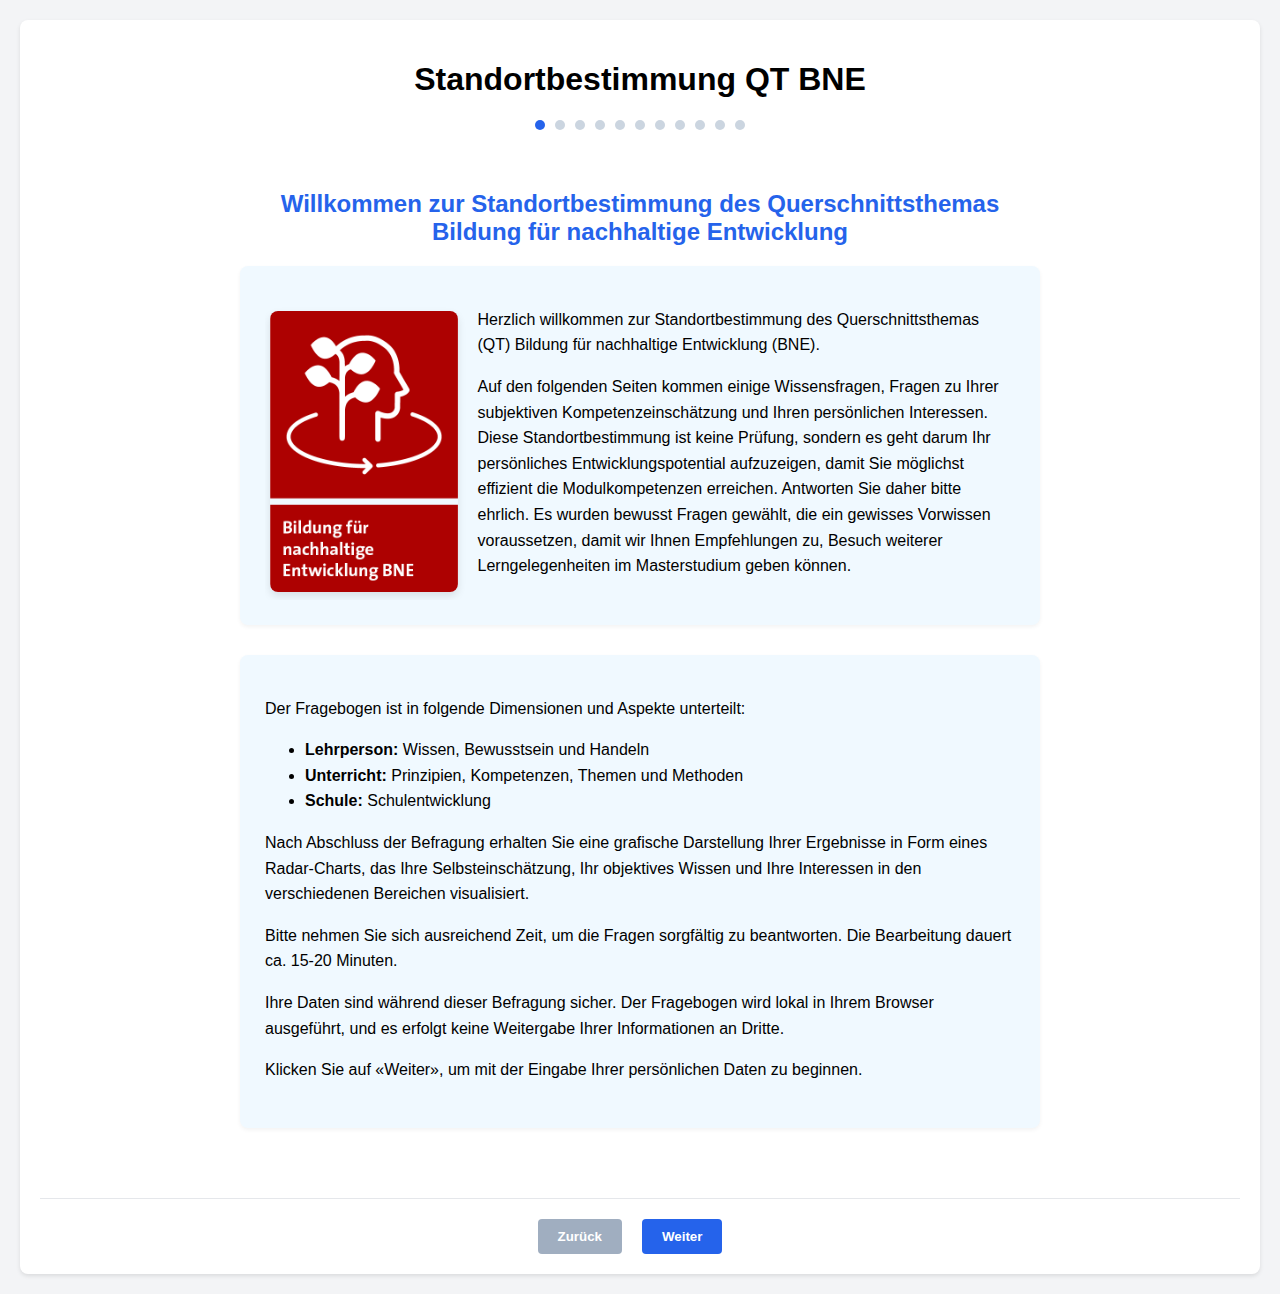
==== commit 3d57dc5c: "Textänderungen erneut eingearbeitet, diesmal ohne Fehler" ====
--- a/index.html
+++ b/index.html
@@ -550,7 +550,8 @@
                     <div class="first-intro-container">
                         <img src="[data-uri]" alt="BNE Logo" class="welcome-image">
                         <p>Herzlich willkommen zur Standortbestimmung des Querschnittsthemas (QT) Bildung für nachhaltige Entwicklung (BNE).</p>
-                        <p>Auf den folgenden Seiten kommen einige Wissensfragen, Fragen zu Ihrer subjektiven Kompetenzeinschätzung und Ihren persönlichen Interessen. Diese Standortbestimmung ist keine Prüfung, sondern es geht darum Ihr persönliches Entwicklungspotential aufzuzeigen, damit Sie möglichst effizient die Modulkompetenzen erreichen. Antworten Sie daher bitte ehrlich. Es wurden bewusst Fragen gewählt, die ein gewisses Vorwissen voraussetzen, damit wir Ihnen Empfehlungen zu, Besuch weiterer Lerngelegenheiten im Masterstudium geben können. </p>
+                        <p>Auf den folgenden Seiten kommen einige Wissensfragen, Fragen zu Ihrer subjektiven Kompetenzeinschätzung und Ihren persönlichen Interessen. Diese Standortbestimmung ist keine Prüfung, sondern es geht darum Ihr persönliches Entwicklungspotential aufzuzeigen, damit Sie möglichst effizient die Modulkompetenzen erreichen. Antworten Sie daher bitte ehrlich. Es wurden bewusst Fragen gewählt, die ein gewisses Vorwissen voraussetzen, damit wir Ihnen Empfehlungen zu, Besuch weiterer Lerngelegenheiten im Masterstudium geben können.</p>                    
+                    </div>
                 </div>
                 <div class="welcome-card">
                     <div class="intro-text">
@@ -561,7 +562,7 @@
                         </ul>
                         <p>Nach Abschluss der Befragung erhalten Sie eine grafische Darstellung Ihrer Ergebnisse in Form eines Radar-Charts, das Ihre Selbsteinschätzung, Ihr objektives Wissen und Ihre Interessen in den verschiedenen Bereichen visualisiert.</p>
                         <p>Bitte nehmen Sie sich ausreichend Zeit, um die Fragen sorgfältig zu beantworten. Die Bearbeitung dauert ca. 15-20 Minuten.</p>
-                        <p>Ihre Daten sind während dieser Befragung sicher. Der Fragebogen wird direkt über Ihren Browser ausgeführt, und es erfolgt keine Weitergabe Ihrer Informationen an Dritte.</p>
+                        <p>Ihre Daten sind während dieser Befragung sicher. Der Fragebogen wird lokal in Ihrem Browser ausgeführt, und es erfolgt keine Weitergabe Ihrer Informationen an Dritte.</p>
                         <p>Klicken Sie auf «Weiter», um mit der Eingabe Ihrer persönlichen Daten zu beginnen.</p>
                     </div>
                 </div>
@@ -693,10 +694,11 @@
         <div class="navigation">
             <button id="prevButton" class="nav-button">Zurück</button>
             <button id="nextButton" class="nav-button">Weiter</button>
+            <div class="progress-indicator" id="progressIndicator">
+                <!-- Wird dynamisch gefüllt -->
+            </div>
         </div>
-        <div class="progress-indicator" id="progressIndicator">
-            <!-- Wird dynamisch gefüllt -->
-        </div>
+
     </div>
 
     <script>
@@ -969,6 +971,19 @@
             },
             {
                 id: 22,
+                text: "Ich möchte mehr über den Beutelsbacher Konsens erfahren und mich mit der Umsetzung von BNE im Unterricht auseinandersetzen",
+                bereich: "Lehrperson: Bewusstsein",
+                ebene: "interesse",
+                typ: "slider",
+                antworten: [
+                    { text: "Keine Antwort", wert: 0 },
+                    { text: "Trifft eher nicht zu", wert: 1 },
+                    { text: "Trifft eher zu", wert: 2 },
+                    { text: "Trifft sehr zu", wert: 3 }
+                ]
+            },
+            {
+                id: 23,
                 text: "Der Beutelsbacher Konsens besagt, dass sich Lehrpersonen im Unterricht nicht zu politisch heiklen Themen äussern sollten.",
                 bereich: "Lehrperson: Bewusstsein",
                 ebene: "objektiv",
@@ -977,19 +992,6 @@
                     { text: "Richtig", wert: 1 },
                     { text: "Falsch", wert: 3 }, // korrekte Antwort
                     { text: "Teilweise richtig", wert: 1 },
-                ]
-            },
-            {
-                id: 23,
-                text: "Ich möchte mehr über den Beutelsbacher Konsens erfahren und mich mit der Umsetzung von BNE im Unterricht auseinandersetzen",
-                bereich: "Lehrperson: Bewusstsein",
-                ebene: "interesse",
-                typ: "slider",
-                antworten: [
-                    { text: "Keine Antwort", wert: 0 },
-                    { text: "Trifft eher nicht zu", wert: 1 },
-                    { text: "Trifft eher zu", wert: 2 },
-                    { text: "Trifft sehr zu", wert: 3 }
                 ]
             },
             {
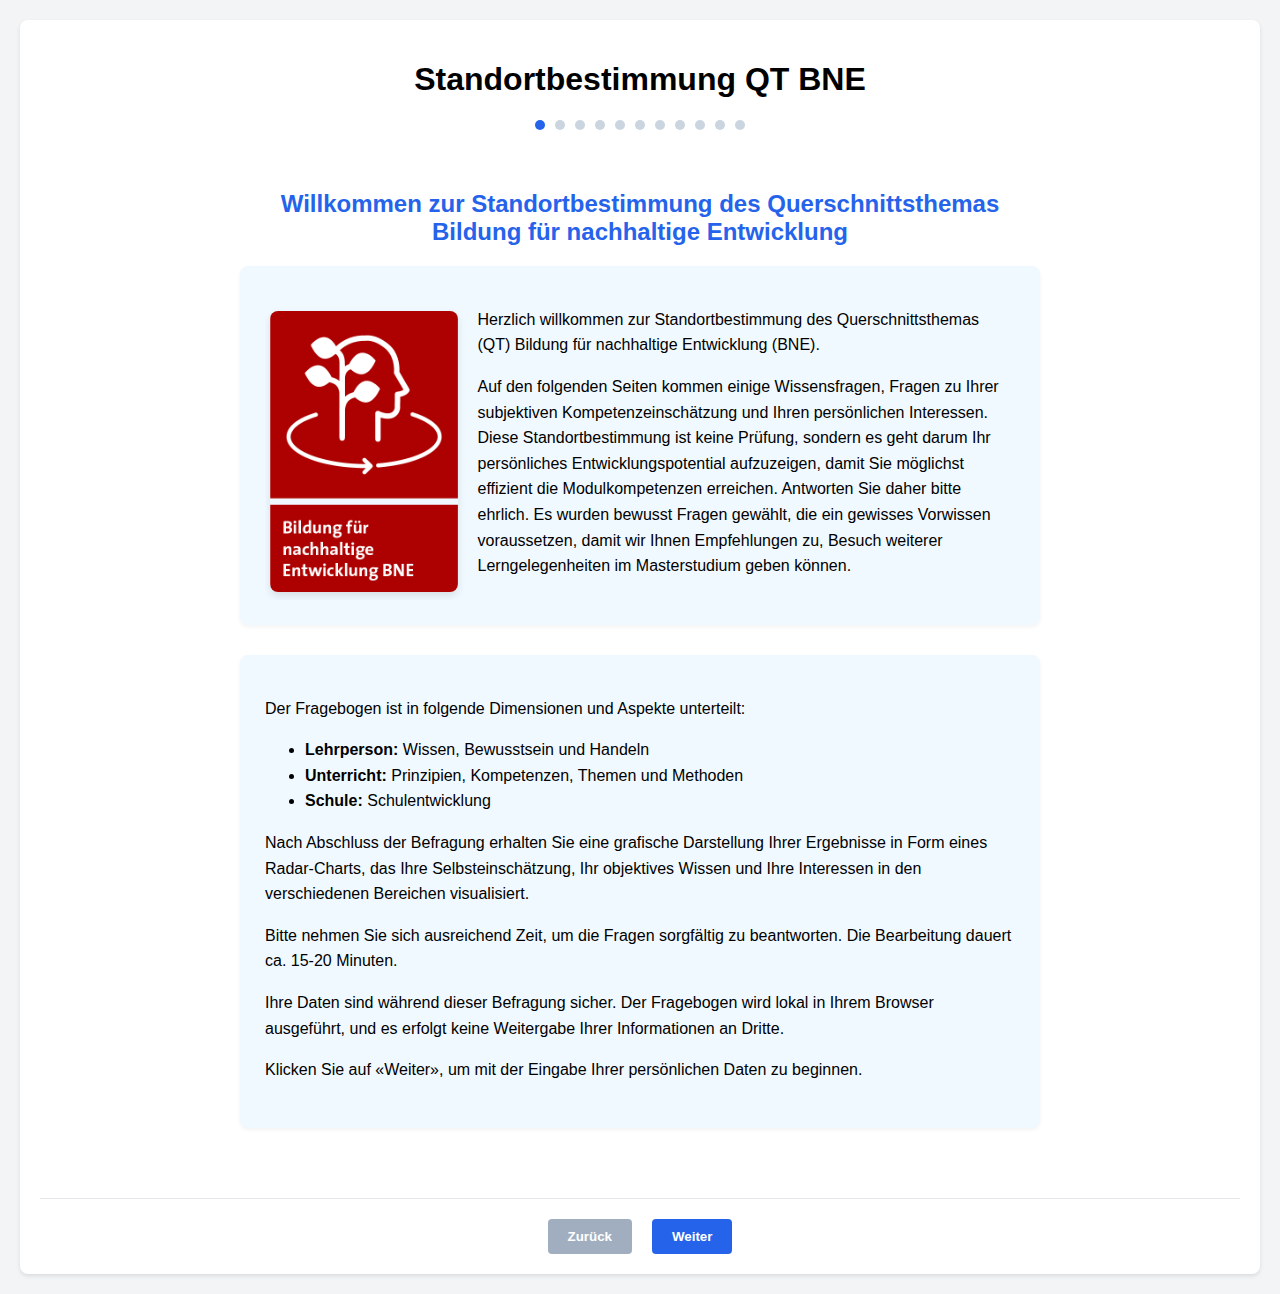
==== commit 51b3f378: "Reihenfolge o s i geändert" ====
--- a/index.html
+++ b/index.html
@@ -652,19 +652,19 @@
                     <div class="legend">
                         <div class="legend-item">
                             <svg width="30" height="15" viewBox="0 0 30 15">
-                                <circle cx="15" cy="7.5" r="6" fill="rgba(37, 99, 235, 0.9)" stroke="rgba(37, 99, 235, 0.9)" stroke-width="2"/>
+                                <path d="M15,2 L21.9,14 L8.1,14 Z" fill="rgba(256, 256, 256, 0.1)" stroke="rgba(22, 163, 74, 0.9)" stroke-width="2"/>
+                            </svg>
+                            <span>Objektiv</span>
+                        </div>
+                        <div class="legend-item">
+                            <svg width="30" height="15" viewBox="0 0 30 15">
+                                <circle cx="15" cy="7.5" r="6" fill="rgba(37, 99, 235, 0.1)" stroke="rgba(37, 99, 235, 0.9)" stroke-width="2"/>
                             </svg>
                             <span>Subjektiv</span>
                         </div>
                         <div class="legend-item">
                             <svg width="30" height="15" viewBox="0 0 30 15">
-                                <path d="M15,2 L21.9,14 L8.1,14 Z" fill="rgba(256, 256, 256, 0.9)" stroke="rgba(22, 163, 74, 0.9)" stroke-width="2"/>
-                            </svg>
-                            <span>Objektiv</span>
-                        </div>
-                        <div class="legend-item">
-                            <svg width="30" height="15" viewBox="0 0 30 15">
-                                <rect x="9" y="1.5" width="12" height="12" fill="rgba(220, 38, 38, 0.9)" stroke="rgba(220, 38, 38, 0.9)" stroke-width="2"/>
+                                <rect x="9" y="1.5" width="12" height="12" fill="rgba(220, 38, 38, 0.1)" stroke="rgba(220, 38, 38, 0.9)" stroke-width="2"/>
                             </svg>
                             <span>Interesse</span>
                         </div>
@@ -673,12 +673,12 @@
                         <h4>Farbgestaltung anpassen:</h4>
                         <div class="color-picker-row">
                             <label>
+                                <input type="color" id="objektiv-color" value="#16a34a" onchange="updateChartColors()">
+                                Objektiv
+                            </label>
+                            <label>
                                 <input type="color" id="subjektiv-color" value="#2563eb" onchange="updateChartColors()">
                                 Subjektiv
-                            </label>
-                            <label>
-                                <input type="color" id="objektiv-color" value="#16a34a" onchange="updateChartColors()">
-                                Objektiv
                             </label>
                             <label>
                                 <input type="color" id="interesse-color" value="#dc2626" onchange="updateChartColors()">
@@ -694,9 +694,6 @@
         <div class="navigation">
             <button id="prevButton" class="nav-button">Zurück</button>
             <button id="nextButton" class="nav-button">Weiter</button>
-            <div class="progress-indicator" id="progressIndicator">
-                <!-- Wird dynamisch gefüllt -->
-            </div>
         </div>
 
     </div>
@@ -1731,7 +1728,7 @@
             // Ergebnisse für jeden Bereich berechnen
             const bereichErgebnisse = BEREICHE.map(bereich => {
                 const bereichFragen = FRAGEN.filter(frage => frage.bereich === bereich);
-                const ebenen = ['subjektiv', 'objektiv', 'interesse'];
+                const ebenen = ['objektiv', 'subjektiv', 'interesse'];
                 
                 // Für jede Ebene Durchschnittswerte berechnen
                 const ebenenWerte = ebenen.map(ebene => {
@@ -1749,8 +1746,8 @@
                     <div style="margin-bottom: 10px; font-size: 0.8em;">
                         <strong>${bereich}</strong>
                         <ul style="margin-top: 5px;">
-                            <li>Subjektiv: ${ebenenWerte[0]}</li>
-                            <li>Objektiv: ${ebenenWerte[1]}</li>
+                            <li>Objektiv: ${ebenenWerte[0]}</li>
+                            <li>Subjektiv: ${ebenenWerte[1]}</li>
                             <li>Interesse: ${ebenenWerte[2]}</li>
                         </ul>
                     </div>
@@ -1877,8 +1874,8 @@
             const ctx = setupCanvas(canvas);
 
             // Aktuelle Farbeinstellungen auslesen
+            const objektivColor = document.getElementById('objektiv-color').value;
             const subjektivColor = document.getElementById('subjektiv-color').value;
-            const objektivColor = document.getElementById('objektiv-color').value;
             const interesseColor = document.getElementById('interesse-color').value;
             
             // Alpha-Werte für Füllfarben erstellen (20% Deckkraft)
@@ -2005,8 +2002,8 @@
             // Daten aggregieren und normalisieren
             const aggregierteWerte = BEREICHE.reduce((acc, bereich) => {
                 acc[bereich] = {
+                    objektiv: [],
                     subjektiv: [],
-                    objektiv: [],
                     interesse: []
                 };
                 return acc;
@@ -2023,15 +2020,15 @@
             // Berechne Durchschnittswerte für jede Kategorie
             const chartData = BEREICHE.map(bereich => ({
                 bereich,
+                objektiv: durchschnitt(aggregierteWerte[bereich].objektiv),
                 subjektiv: durchschnitt(aggregierteWerte[bereich].subjektiv),
-                objektiv: durchschnitt(aggregierteWerte[bereich].objektiv),
                 interesse: durchschnitt(aggregierteWerte[bereich].interesse)
             }));
 
             // Definition der Ebenen mit ihren Eigenschaften und den ausgewählten Farben
             const ebenen = [
+                { name: 'objektiv', farbe: [getTransparentColor(objektivColor), objektivColor], marker: 'triangle' },
                 { name: 'subjektiv', farbe: [getTransparentColor(subjektivColor), subjektivColor], marker: 'circle' },
-                { name: 'objektiv', farbe: [getTransparentColor(objektivColor), objektivColor], marker: 'triangle' },
                 { name: 'interesse', farbe: [getTransparentColor(interesseColor), interesseColor], marker: 'square' }
             ];
 
@@ -2115,8 +2112,8 @@
         // Funktion zum Zurücksetzen der Farben auf die Standardwerte
         function resetChartColors() {
             // Standard-Farben setzen
+            document.getElementById('objektiv-color').value = '#16a34a';
             document.getElementById('subjektiv-color').value = '#2563eb';
-            document.getElementById('objektiv-color').value = '#16a34a';
             document.getElementById('interesse-color').value = '#dc2626';
             
             // Chart neu zeichnen
@@ -2320,7 +2317,7 @@
 
 document.getElementById('nextButton').addEventListener('click', () => {
     if (currentPage < pages.length + 1) {
-        goToPage(currentPage + 1);
+        goToPage(currentPage + 9);
         // Nach oben scrollen (bereits in goToPage integriert)
     } else {
         // Formular abschliessen und Druck-Dialog öffnen
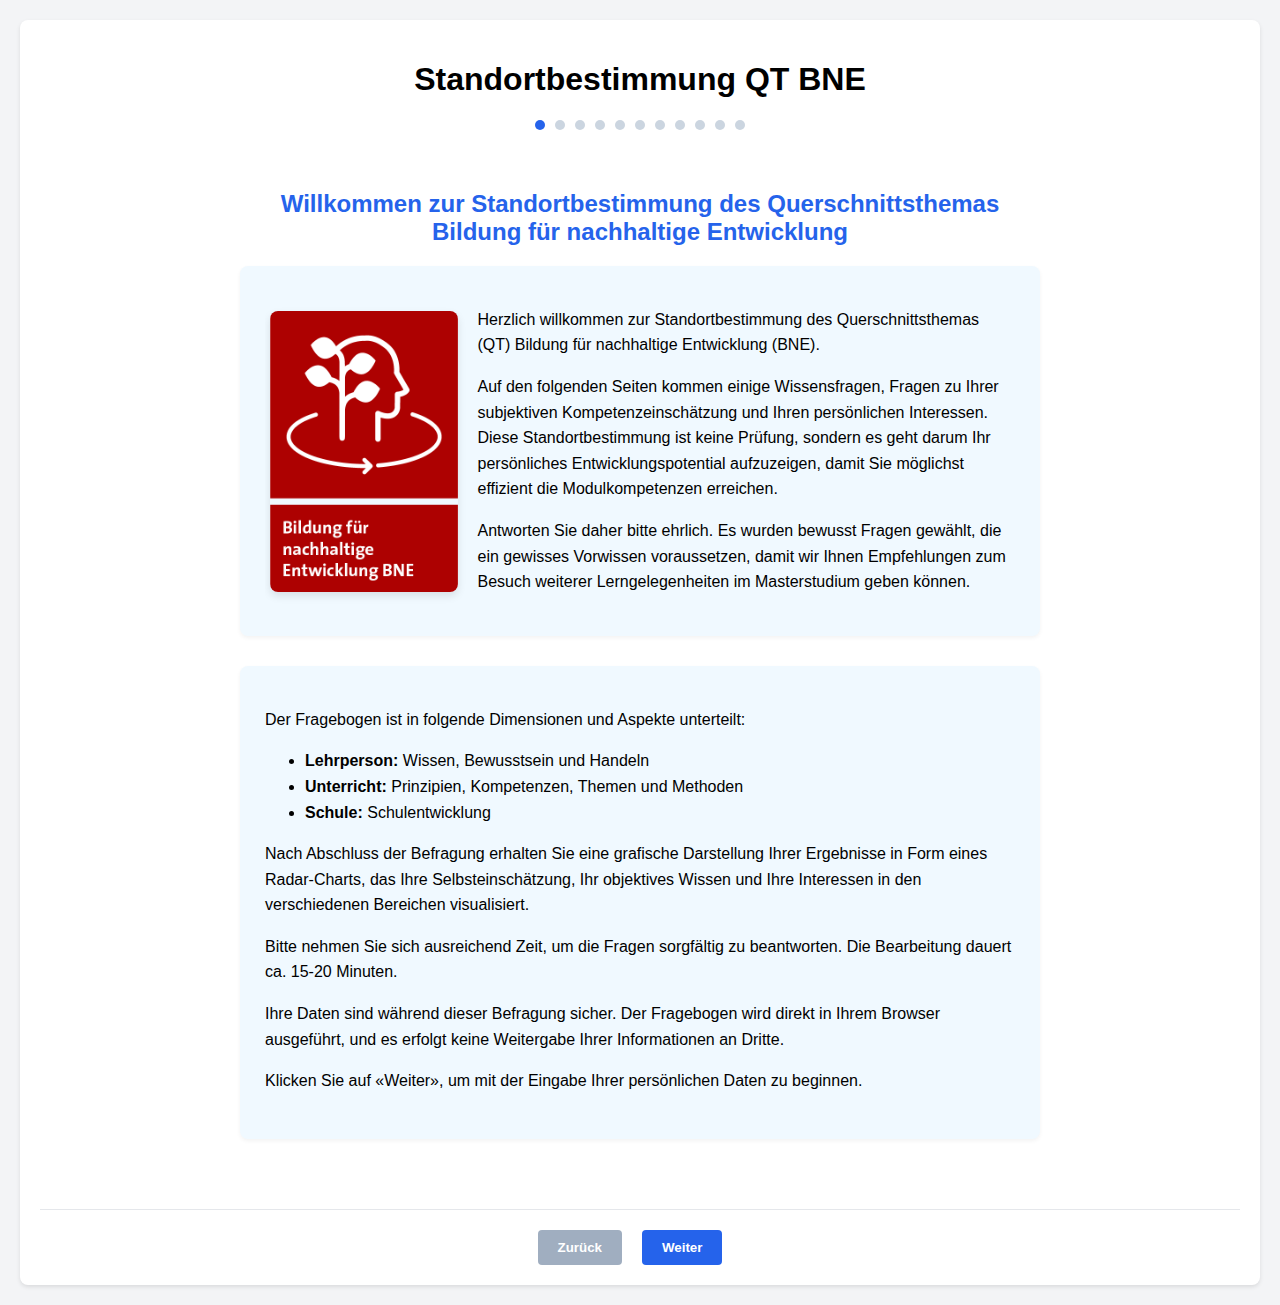
==== commit d5dc7b41: "now everything is nice nice nice" ====
--- a/index.html
+++ b/index.html
@@ -550,7 +550,8 @@
                     <div class="first-intro-container">
                         <img src="[data-uri]" alt="BNE Logo" class="welcome-image">
                         <p>Herzlich willkommen zur Standortbestimmung des Querschnittsthemas (QT) Bildung für nachhaltige Entwicklung (BNE).</p>
-                        <p>Auf den folgenden Seiten kommen einige Wissensfragen, Fragen zu Ihrer subjektiven Kompetenzeinschätzung und Ihren persönlichen Interessen. Diese Standortbestimmung ist keine Prüfung, sondern es geht darum Ihr persönliches Entwicklungspotential aufzuzeigen, damit Sie möglichst effizient die Modulkompetenzen erreichen. Antworten Sie daher bitte ehrlich. Es wurden bewusst Fragen gewählt, die ein gewisses Vorwissen voraussetzen, damit wir Ihnen Empfehlungen zu, Besuch weiterer Lerngelegenheiten im Masterstudium geben können.</p>                    
+                        <p>Auf den folgenden Seiten kommen einige Wissensfragen, Fragen zu Ihrer subjektiven Kompetenzeinschätzung und Ihren persönlichen Interessen. Diese Standortbestimmung ist keine Prüfung, sondern es geht darum Ihr persönliches Entwicklungspotential aufzuzeigen, damit Sie möglichst effizient die Modulkompetenzen erreichen. </p>
+                        <p> Antworten Sie daher bitte ehrlich. Es wurden bewusst Fragen gewählt, die ein gewisses Vorwissen voraussetzen, damit wir Ihnen Empfehlungen zum Besuch weiterer Lerngelegenheiten im Masterstudium geben können.</p>                    
                     </div>
                 </div>
                 <div class="welcome-card">
@@ -562,7 +563,7 @@
                         </ul>
                         <p>Nach Abschluss der Befragung erhalten Sie eine grafische Darstellung Ihrer Ergebnisse in Form eines Radar-Charts, das Ihre Selbsteinschätzung, Ihr objektives Wissen und Ihre Interessen in den verschiedenen Bereichen visualisiert.</p>
                         <p>Bitte nehmen Sie sich ausreichend Zeit, um die Fragen sorgfältig zu beantworten. Die Bearbeitung dauert ca. 15-20 Minuten.</p>
-                        <p>Ihre Daten sind während dieser Befragung sicher. Der Fragebogen wird lokal in Ihrem Browser ausgeführt, und es erfolgt keine Weitergabe Ihrer Informationen an Dritte.</p>
+                        <p>Ihre Daten sind während dieser Befragung sicher. Der Fragebogen wird direkt in Ihrem Browser ausgeführt, und es erfolgt keine Weitergabe Ihrer Informationen an Dritte.</p>
                         <p>Klicken Sie auf «Weiter», um mit der Eingabe Ihrer persönlichen Daten zu beginnen.</p>
                     </div>
                 </div>
@@ -652,19 +653,19 @@
                     <div class="legend">
                         <div class="legend-item">
                             <svg width="30" height="15" viewBox="0 0 30 15">
-                                <path d="M15,2 L21.9,14 L8.1,14 Z" fill="rgba(256, 256, 256, 0.1)" stroke="rgba(22, 163, 74, 0.9)" stroke-width="2"/>
+                                <circle cx="15" cy="7.5" r="6" fill="rgba(37, 99, 235, 0.9)" stroke="rgba(37, 99, 235, 0.9)" stroke-width="2"/>
+                            </svg>
+                            <span>Subjektiv</span>
+                        </div>
+                        <div class="legend-item">
+                            <svg width="30" height="15" viewBox="0 0 30 15">
+                                <path d="M15,2 L21.9,14 L8.1,14 Z" fill="rgba(256, 256, 256, 0.9)" stroke="rgba(22, 163, 74, 0.9)" stroke-width="2"/>
                             </svg>
                             <span>Objektiv</span>
                         </div>
                         <div class="legend-item">
                             <svg width="30" height="15" viewBox="0 0 30 15">
-                                <circle cx="15" cy="7.5" r="6" fill="rgba(37, 99, 235, 0.1)" stroke="rgba(37, 99, 235, 0.9)" stroke-width="2"/>
-                            </svg>
-                            <span>Subjektiv</span>
-                        </div>
-                        <div class="legend-item">
-                            <svg width="30" height="15" viewBox="0 0 30 15">
-                                <rect x="9" y="1.5" width="12" height="12" fill="rgba(220, 38, 38, 0.1)" stroke="rgba(220, 38, 38, 0.9)" stroke-width="2"/>
+                                <rect x="9" y="1.5" width="12" height="12" fill="rgba(220, 38, 38, 0.9)" stroke="rgba(220, 38, 38, 0.9)" stroke-width="2"/>
                             </svg>
                             <span>Interesse</span>
                         </div>
@@ -673,12 +674,12 @@
                         <h4>Farbgestaltung anpassen:</h4>
                         <div class="color-picker-row">
                             <label>
+                                <input type="color" id="subjektiv-color" value="#2563eb" onchange="updateChartColors()">
+                                Subjektiv
+                            </label>
+                            <label>
                                 <input type="color" id="objektiv-color" value="#16a34a" onchange="updateChartColors()">
                                 Objektiv
-                            </label>
-                            <label>
-                                <input type="color" id="subjektiv-color" value="#2563eb" onchange="updateChartColors()">
-                                Subjektiv
                             </label>
                             <label>
                                 <input type="color" id="interesse-color" value="#dc2626" onchange="updateChartColors()">
@@ -694,6 +695,9 @@
         <div class="navigation">
             <button id="prevButton" class="nav-button">Zurück</button>
             <button id="nextButton" class="nav-button">Weiter</button>
+            <div class="progress-indicator" id="progressIndicator">
+                <!-- Wird dynamisch gefüllt -->
+            </div>
         </div>
 
     </div>
@@ -1728,7 +1732,7 @@
             // Ergebnisse für jeden Bereich berechnen
             const bereichErgebnisse = BEREICHE.map(bereich => {
                 const bereichFragen = FRAGEN.filter(frage => frage.bereich === bereich);
-                const ebenen = ['objektiv', 'subjektiv', 'interesse'];
+                const ebenen = ['subjektiv', 'objektiv', 'interesse'];
                 
                 // Für jede Ebene Durchschnittswerte berechnen
                 const ebenenWerte = ebenen.map(ebene => {
@@ -1746,8 +1750,8 @@
                     <div style="margin-bottom: 10px; font-size: 0.8em;">
                         <strong>${bereich}</strong>
                         <ul style="margin-top: 5px;">
-                            <li>Objektiv: ${ebenenWerte[0]}</li>
-                            <li>Subjektiv: ${ebenenWerte[1]}</li>
+                            <li>Subjektiv: ${ebenenWerte[0]}</li>
+                            <li>Objektiv: ${ebenenWerte[1]}</li>
                             <li>Interesse: ${ebenenWerte[2]}</li>
                         </ul>
                     </div>
@@ -1874,8 +1878,8 @@
             const ctx = setupCanvas(canvas);
 
             // Aktuelle Farbeinstellungen auslesen
+            const subjektivColor = document.getElementById('subjektiv-color').value;
             const objektivColor = document.getElementById('objektiv-color').value;
-            const subjektivColor = document.getElementById('subjektiv-color').value;
             const interesseColor = document.getElementById('interesse-color').value;
             
             // Alpha-Werte für Füllfarben erstellen (20% Deckkraft)
@@ -2002,8 +2006,8 @@
             // Daten aggregieren und normalisieren
             const aggregierteWerte = BEREICHE.reduce((acc, bereich) => {
                 acc[bereich] = {
+                    subjektiv: [],
                     objektiv: [],
-                    subjektiv: [],
                     interesse: []
                 };
                 return acc;
@@ -2020,15 +2024,15 @@
             // Berechne Durchschnittswerte für jede Kategorie
             const chartData = BEREICHE.map(bereich => ({
                 bereich,
+                subjektiv: durchschnitt(aggregierteWerte[bereich].subjektiv),
                 objektiv: durchschnitt(aggregierteWerte[bereich].objektiv),
-                subjektiv: durchschnitt(aggregierteWerte[bereich].subjektiv),
                 interesse: durchschnitt(aggregierteWerte[bereich].interesse)
             }));
 
             // Definition der Ebenen mit ihren Eigenschaften und den ausgewählten Farben
             const ebenen = [
+                { name: 'subjektiv', farbe: [getTransparentColor(subjektivColor), subjektivColor], marker: 'circle' },
                 { name: 'objektiv', farbe: [getTransparentColor(objektivColor), objektivColor], marker: 'triangle' },
-                { name: 'subjektiv', farbe: [getTransparentColor(subjektivColor), subjektivColor], marker: 'circle' },
                 { name: 'interesse', farbe: [getTransparentColor(interesseColor), interesseColor], marker: 'square' }
             ];
 
@@ -2112,8 +2116,8 @@
         // Funktion zum Zurücksetzen der Farben auf die Standardwerte
         function resetChartColors() {
             // Standard-Farben setzen
+            document.getElementById('subjektiv-color').value = '#2563eb';
             document.getElementById('objektiv-color').value = '#16a34a';
-            document.getElementById('subjektiv-color').value = '#2563eb';
             document.getElementById('interesse-color').value = '#dc2626';
             
             // Chart neu zeichnen
@@ -2317,7 +2321,7 @@
 
 document.getElementById('nextButton').addEventListener('click', () => {
     if (currentPage < pages.length + 1) {
-        goToPage(currentPage + 9);
+        goToPage(currentPage + 1);
         // Nach oben scrollen (bereits in goToPage integriert)
     } else {
         // Formular abschliessen und Druck-Dialog öffnen
